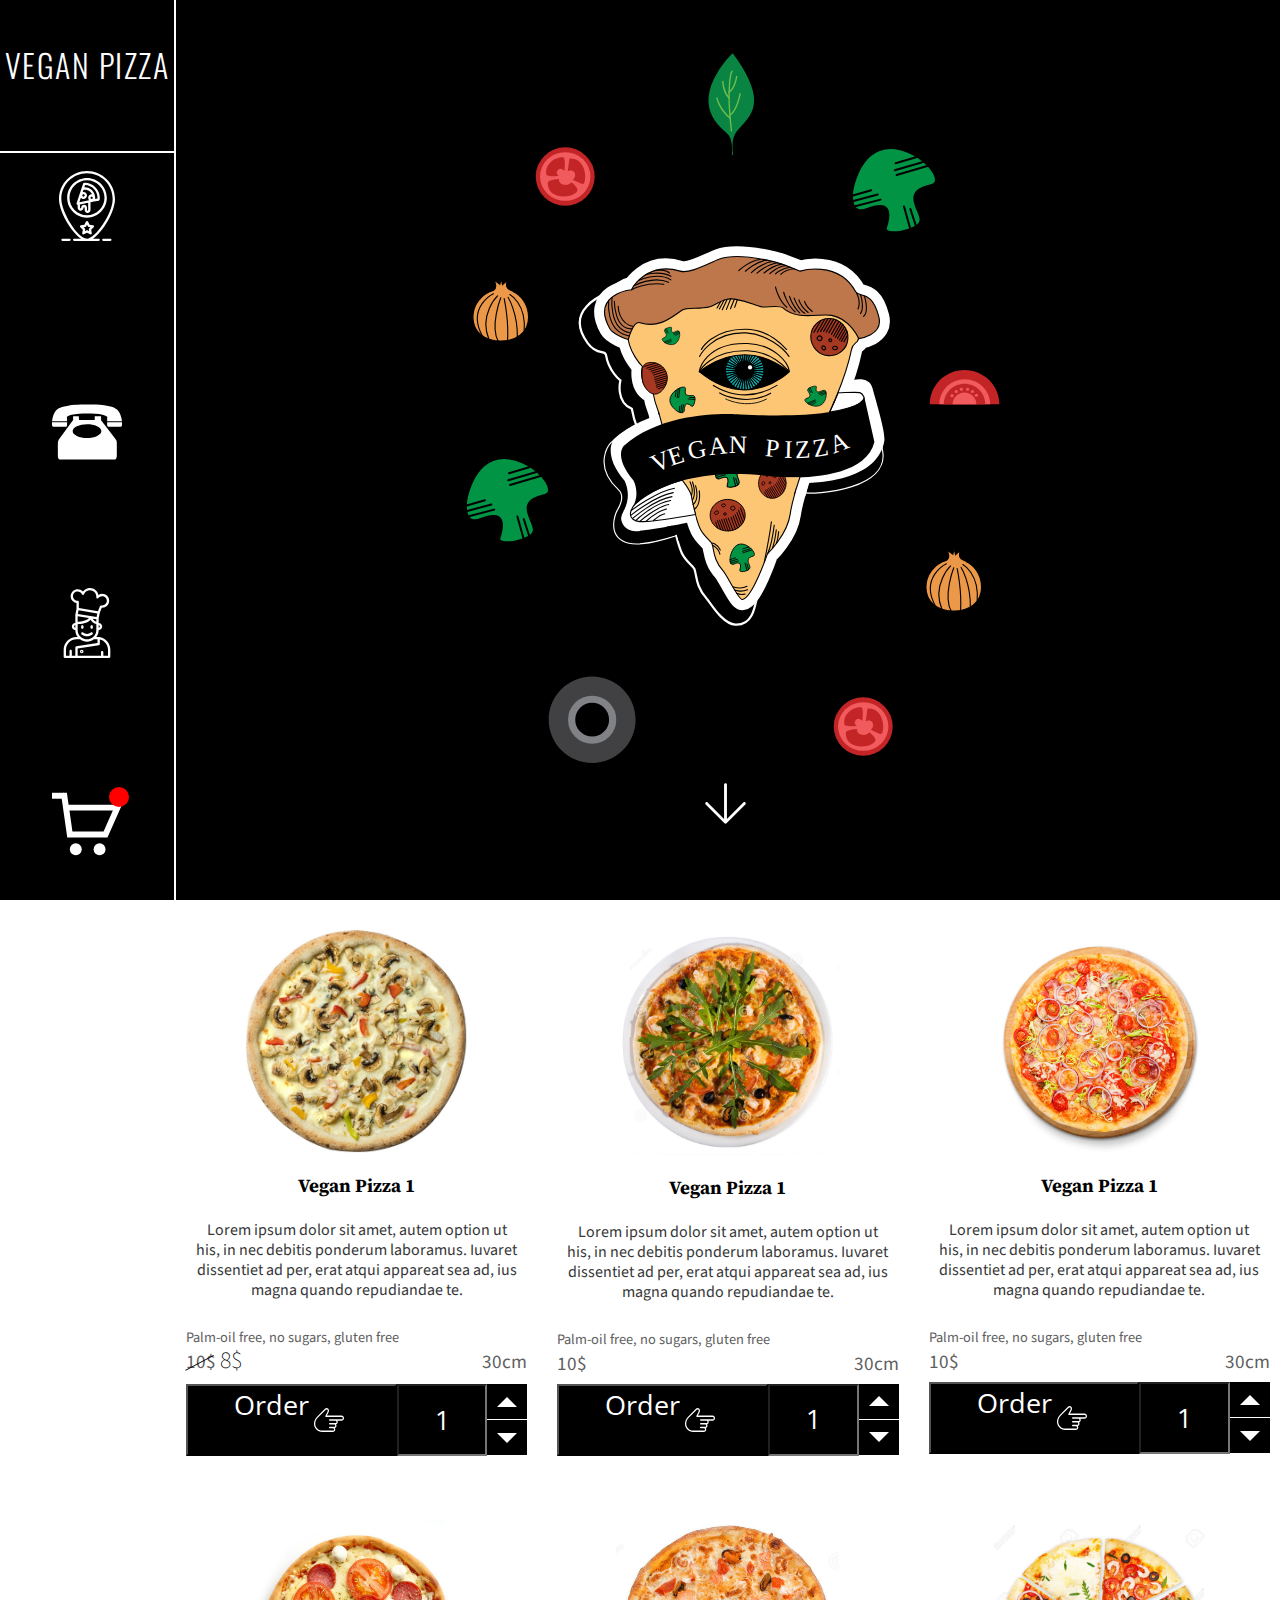
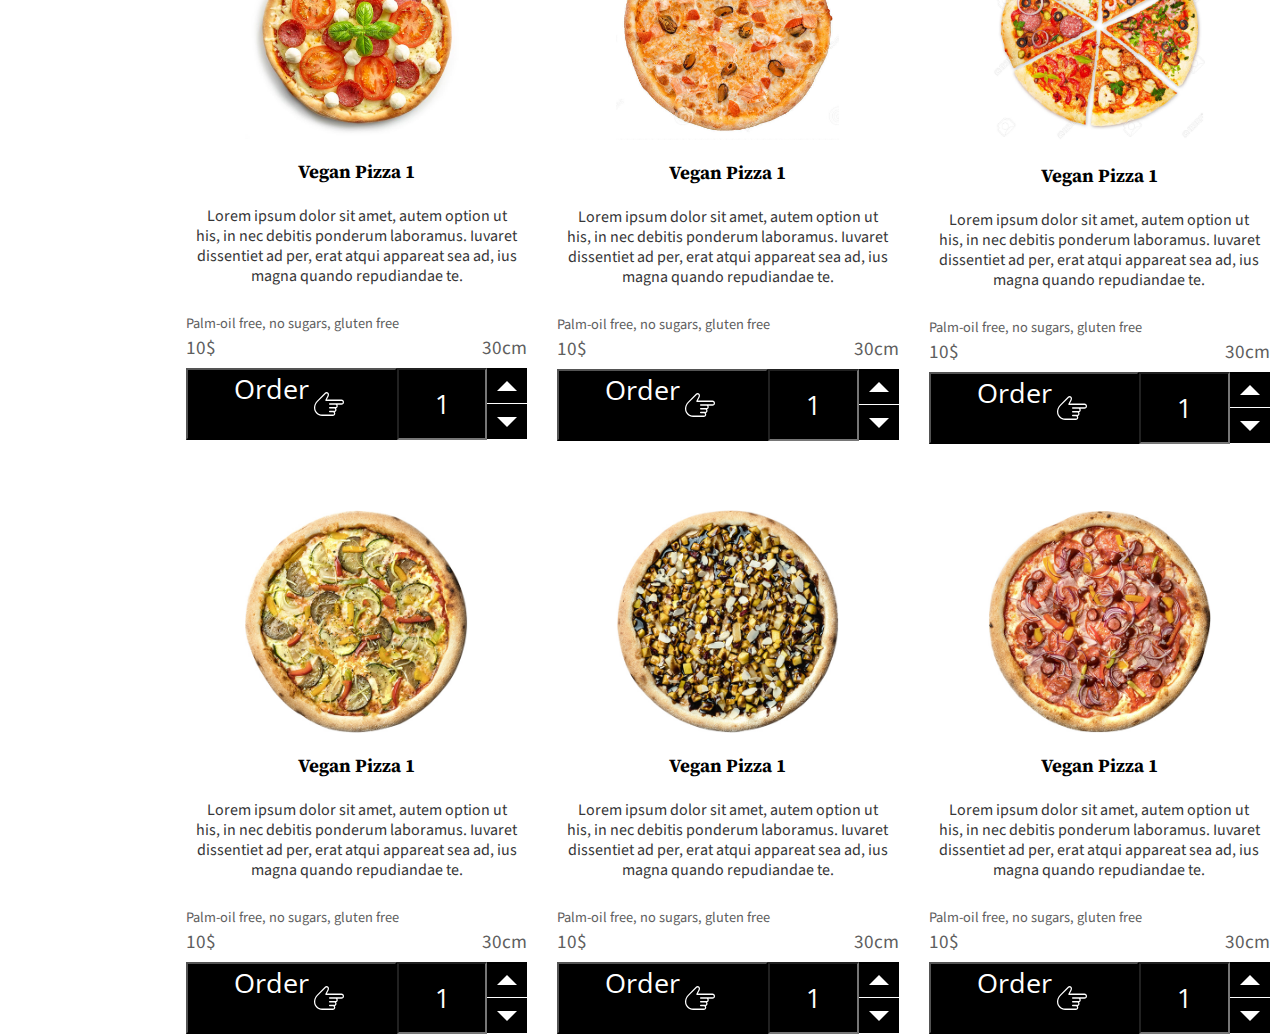
==== index.html @ 094eabd8 "adding all files" ====
<!DOCTYPE html>
<html lang="en">
<head>
<meta charset="UTF-8">
<meta name="viewport" content="width=device-width, initial-scale=1.0">
<meta http-equiv="X-UA-Compatible" content="ie=edge">
<link href="https://fonts.googleapis.com/css?family=Source+Serif+Pro" rel="stylesheet">
<link href="https://fonts.googleapis.com/css?family=Source+Sans+Pro" rel="stylesheet">  
<link href="https://fonts.googleapis.com/css?family=Oswald" rel="stylesheet">
<script src="jquery-3.3.1.min%20(1).js"></script>
<link href="https://fonts.googleapis.com/css?family=Open+Sans+Condensed:300" rel="stylesheet">
<script src="jquery-3.3.1.min.js"></script>
<link rel="stylesheet" href="style.css">
	<title> Vegan Italian Pizza </title>
</head>

<body>
<header>
   <div clavss="mm-wrap">
    <nav class="mobile-menu">
       <div class="trolley">
           <img src="img/trolley-white.svg">
           <div class="trolley-counter"><p></p></div>
       </div>
       <div class="logo-mobile">
           <p>Vegan Pizza</p>
       </div>
       <div class="menu-hamburger">
           <img src="img/pizza.svg">
       </div>
    </nav>
    
    <div class="menu-toggle-phone">
    <div class="menu-list-wrapper">
        <div class="menu-list">
            <div class="location text-par">
                <img src="img/pizza-location.svg" class="location-img">
                <p class="location-address menu-text">We are located at 25 High St, Hackney E14 7S, London</p>
            </div>
            
            <div class="phone text-par">
                <img src="img/telephone.svg" class="phone-img">
                <p class="menu-text">Call us 7 500-000-000</p>
            </div>
            
            <div class="about text-par">
                <img src="img/chef.svg" class="chef-animation">
                <p class="menu-text">Coming soon!</p>
            </div>
        </div>
    </div>
       </div>
       </div>
    
      

          
              
</header>
<div class="menu-desktop">
  <h1>Vegan pizza</h1>
</div>
<div class="main">
     <div class="pizza-logo"><div class="pizza-rel"><div class="pizza-eye-closed"></div>
    <img src="img/pizza-logo.svg" class="pizza-img"></div>
    <div class="eye">
    <img src="img/eye.svg"></div>
    </div>
    <img src="img/arrow.svg" class="arrow">
    <img class="veg veg1 gr1" src="img/veg1.svg">
    <img class="veg veg2 gr2" src="img/veg2.svg">
    <img class="veg veg3 gr3" src="img/veg3.svg">
    <img class="veg veg4 gr3" src="img/veg4.svg">
    <img class="veg veg5 gr2" src="img/veg5.svg">
    <img class="veg veg6 gr1" src="img/veg6.svg">
    <img class="veg veg7 gr1" src="img/veg1.svg">
    <img class="veg veg8 gr2" src="img/veg2.svg">
    <img class="veg veg9 gr3" src="img/veg3.svg">
</div>



<div class="wrapper-products">
   
    <div class="item">
        <div class="item-content">
            <div class="item-img">
                <img src="img/pizza10.jpeg">
            </div>
            <div class="item-info">
                <h3 class="info-name">Vegan pizza 1</h3>
                <div class="item-description">Lorem ipsum dolor sit amet, autem option ut his, in nec debitis ponderum laboramus. Iuvaret dissentiet ad per, erat atqui appareat sea ad, ius magna quando repudiandae te.</div>
                <div class="item-extra-info">Palm-oil free, no sugars, gluten free</div>
                <div class="size-price-bar">
                <div class="price first-price">10$ <p>8$</p></div>
                <div class="size">30cm</div>
                </div>
                <div class="order-bar">
                    <button>
                        Order
                        <img src="img/hand.svg">
                    </button>
                    <input class="counter" type="number" min="1" value="1">
                    <div class="btns-val">
                        <span class="add"></span>
                        <span class="remove"></span>
                    </div>
                </div>
                
            </div>
        </div>
    </div>
     <div class="item">
        <div class="item-content">
            <div class="item-img">
                <img src="img/pizza2.jpg">
            </div>
            <div class="item-info">
                <h3 class="info-name">Vegan pizza 1</h3>
                <div class="item-description">Lorem ipsum dolor sit amet, autem option ut his, in nec debitis ponderum laboramus. Iuvaret dissentiet ad per, erat atqui appareat sea ad, ius magna quando repudiandae te.</div>
                <div class="item-extra-info">Palm-oil free, no sugars, gluten free</div>
                <div class="size-price-bar">
                <div class="price">10$</div>
                <div class="size">30cm</div>
                </div>
                <div class="order-bar">
                    <button>
                        Order
                        <img src="img/hand.svg">
                    </button>
                    <input class="counter" type="number" min="1" value="1">
                    <div class="btns-val">
                        <span class="add"></span>
                        <span class="remove"></span>
                    </div>
                </div>
                
            </div>
        </div>
    </div>
     <div class="item">
        <div class="item-content">
            <div class="item-img">
                <img src="img/pizza3.jpg">
            </div>
            <div class="item-info">
                <h3 class="info-name">Vegan pizza 1</h3>
                <div class="item-description">Lorem ipsum dolor sit amet, autem option ut his, in nec debitis ponderum laboramus. Iuvaret dissentiet ad per, erat atqui appareat sea ad, ius magna quando repudiandae te.</div>
                <div class="item-extra-info">Palm-oil free, no sugars, gluten free</div>
                <div class="size-price-bar">
                <div class="price">10$</div>
                <div class="size">30cm</div>
                </div>
                <div class="order-bar">
                    <button>
                        Order
                        <img src="img/hand.svg">
                    </button>
                    <input class="counter" type="number" min="1" value="1">
                    <div class="btns-val">
                        <span class="add"></span>
                        <span class="remove"></span>
                    </div>
                </div>
                
            </div>
        </div>
    </div>
     <div class="item">
        <div class="item-content">
            <div class="item-img">
                <img src="img/pizza4.jpg">
            </div>
            <div class="item-info">
                <h3 class="info-name">Vegan pizza 1</h3>
                <div class="item-description">Lorem ipsum dolor sit amet, autem option ut his, in nec debitis ponderum laboramus. Iuvaret dissentiet ad per, erat atqui appareat sea ad, ius magna quando repudiandae te.</div>
                <div class="item-extra-info">Palm-oil free, no sugars, gluten free</div>
                <div class="size-price-bar">
                <div class="price">10$</div>
                <div class="size">30cm</div>
                </div>
                <div class="order-bar">
                    <button>
                        Order
                        <img src="img/hand.svg">
                    </button>
                    <input class="counter" type="number" min="1" value="1">
                    <div class="btns-val">
                        <span class="add"></span>
                        <span class="remove"></span>
                    </div>
                </div>
                
            </div>
        </div>
    </div>
       <div class="item">
        <div class="item-content">
            <div class="item-img">
                <img src="img/pizza5.jpg">
            </div>
            <div class="item-info">
                <h3 class="info-name">Vegan pizza 1</h3>
                <div class="item-description">Lorem ipsum dolor sit amet, autem option ut his, in nec debitis ponderum laboramus. Iuvaret dissentiet ad per, erat atqui appareat sea ad, ius magna quando repudiandae te.</div>
                <div class="item-extra-info">Palm-oil free, no sugars, gluten free</div>
                <div class="size-price-bar">
                <div class="price">10$</div>
                <div class="size">30cm</div>
                </div>
                <div class="order-bar">
                   <button>
                        Order
                        <img src="img/hand.svg">
                    </button>
                    <input class="counter" type="number" min="1" value="1">
                    <div class="btns-val">
                        <span class="add"></span>
                        <span class="remove"></span>
                    </div>
                </div>
                
            </div>
        </div>
    </div>
       <div class="item">
        <div class="item-content">
            <div class="item-img">
                <img src="img/pizza6.jpg">
            </div>
            <div class="item-info">
                <h3 class="info-name">Vegan pizza 1</h3>
                <div class="item-description">Lorem ipsum dolor sit amet, autem option ut his, in nec debitis ponderum laboramus. Iuvaret dissentiet ad per, erat atqui appareat sea ad, ius magna quando repudiandae te.</div>
                <div class="item-extra-info">Palm-oil free, no sugars, gluten free</div>
                <div class="size-price-bar">
                <div class="price">10$</div>
                <div class="size">30cm</div>
                </div>
                <div class="order-bar">
                   <button>
                        Order
                        <img src="img/hand.svg">
                    </button>
                    <input class="counter" type="number" min="1" value="1">
                    <div class="btns-val">
                        <span class="add"></span>
                        <span class="remove"></span>
                    </div>
                </div>
                
            </div>
        </div>
    </div>
       <div class="item">
        <div class="item-content">
            <div class="item-img">
                <img src="img/pizza7.jpeg">
            </div>
            <div class="item-info">
                <h3 class="info-name">Vegan pizza 1</h3>
                <div class="item-description">Lorem ipsum dolor sit amet, autem option ut his, in nec debitis ponderum laboramus. Iuvaret dissentiet ad per, erat atqui appareat sea ad, ius magna quando repudiandae te.</div>
                <div class="item-extra-info">Palm-oil free, no sugars, gluten free</div>
                <div class="size-price-bar">
                <div class="price">10$</div>
                <div class="size">30cm</div>
                </div>
                <div class="order-bar">
                   <button>
                        Order
                        <img src="img/hand.svg">
                    </button>
                    <input class="counter" type="number" min="1" value="1">
                    <div class="btns-val">
                        <span class="add"></span>
                        <span class="remove"></span>
                    </div>
                </div>
                
            </div>
        </div>
    </div>
       <div class="item">
        <div class="item-content">
            <div class="item-img">
                <img src="img/pizza8.jpeg">
            </div>
            <div class="item-info">
                <h3 class="info-name">Vegan pizza 1</h3>
                <div class="item-description">Lorem ipsum dolor sit amet, autem option ut his, in nec debitis ponderum laboramus. Iuvaret dissentiet ad per, erat atqui appareat sea ad, ius magna quando repudiandae te.</div>
                <div class="item-extra-info">Palm-oil free, no sugars, gluten free</div>
                <div class="size-price-bar">
                <div class="price">10$</div>
                <div class="size">30cm</div>
                </div>
                <div class="order-bar">
                  <button>
                        Order
                        <img src="img/hand.svg">
                    </button>
                    <input class="counter" type="number" min="1" value="1">
                    <div class="btns-val">
                        <span class="add"></span>
                        <span class="remove"></span>
                    </div>
                </div>
                
            </div>
        </div>
    </div>
       <div class="item">
        <div class="item-content">
            <div class="item-img">
                <img src="img/pizza9.jpeg">
            </div>
            <div class="item-info">
                <h3 class="info-name">Vegan pizza 1</h3>
                <div class="item-description">Lorem ipsum dolor sit amet, autem option ut his, in nec debitis ponderum laboramus. Iuvaret dissentiet ad per, erat atqui appareat sea ad, ius magna quando repudiandae te.</div>
                <div class="item-extra-info">Palm-oil free, no sugars, gluten free</div>
                <div class="size-price-bar">
                <div class="price">10$</div>
                <div class="size">30cm</div>
                </div>
                <div class="order-bar">
                  <button>
                        Order
                        <img src="img/hand.svg">
                    </button>
                    <input class="counter" type="number" min="1" value="1">
                    <div class="btns-val">
                        <span class="add"></span>
                        <span class="remove"></span>
                    </div>
                </div>
                
            </div>
        </div>
    </div>
</div>



<script src="script.js"></script>
</body>
</html>
---- style.css ----
html, body {
    width: 100%;
    height: 100%;
}

* {
    margin: 0;
    padding: 0;
    box-sizing: border-box;
}


.mm-wrap {
    background-color: #000;

}

.trolley {
    position: relative;
    padding-top:10px; 
}

.trolley img {
    width: 40px;
}

.trolley-counter {
    width:20px;
    height: 20px;
    border-radius: 50%;
    background-color: red;
    color: #fff;
    position: absolute;
    top:8px;
    right: -5px;

}

.trolley-counter p {
    text-align: center;
}

.mobile-menu {
    background-color: #000;
    display: flex;
    padding: 10px;
    justify-content: space-between;
    border-bottom: 2px solid #7b7e82;
    width: 100%;
    height: 80px;
}


.mobile-menu-scroll{
    background-color: #fff;
    position: fixed;
    top: 0;
    width: 100%;
    z-index: 5;
    transition: 0.35s;
    border-bottom: 2px solid #000;

}

.logo-mobile  {
    color: #fff;
    text-transform: uppercase;
    font-size: 1.5em;
    letter-spacing: 1px;
    margin-top: 10px;
    font-family: 'Oswald', sans-serif;
}

.logo-click {
    color:#000;
}

.mms-click {
    background-color: #000;
    color: #fff;
}

.menu-hamburger {
    z-index: 99;
    cursor: pointer;
}

.menu-hamburger img {
    width: 45px;
    margin: 10px 5px 0 0;
    transition: 0.4s;

}

.menu-toggle-phone {
    height: 100vh;
    width: 0;
    z-index: 2;
    background-color: #000;
    left: 100%;
    top:79px;
    position: fixed;
    transition: 0.5s;
}

.menu-toggle-phone-active {
    left:0;
    top: 79px;
    transition: 0.65s;
    width: 100%;
    z-index: 10;
}

.menu-desktop {
    display: none !important;
    position: fixed;
    left:0;
    top: 0;
    height: 100vh;
    width: 176px;
    flex-direction: column;
    justify-content: space-around;
    background-color: #000;
    border-right: 2px solid #fff;
}

.menu-desktop h1 {
  display: none;
  color: #fff;
  position: relative;
  text-transform: uppercase;
  font-family: 'Oswald', sans-serif;
  text-align: center;
  font-weight: 300;
  letter-spacing: 1.5px;
  
/*  border-bottom: 2px solid #fff;*/
}

.menu-desktop h1::after {
  content: "";
  height: 2px;
  width: 100%;
  position: absolute;
  top: 110px;
  background:#fff;
  left: 0;
  z-index: 101;
  

}

.menu-desktop p {
  color: #fff;
}

.menu-list {
    color: #fff;
    flex-direction:column;
    justify-content: space-around;
    align-items: center;
    display: none;
    width: 100%;
    height: 70%;
  

}

.menu-list-active {
    display: flex;
    position: fixed;

}

.menu-list li {
width: 100%;
}


.main {
    width: 100%;
    height: 100vh;
    background-color: #000;
    display: flex;
    flex-direction: column;
    justify-content: space-around;
    margin-bottom: 10px;
  position: relative;
}

.pizza-logo {
    position: absolute;
    transform: translate(-50%,-50%); 
    top:50%;
    left: 50%;
  
   
    
}

.pizza-rel{
  position: relative;
  z-index: 7;
}

@keyframes eye-closing {
  0% {top: 10px;}
  10% {top: 10px;}
  20% {top: 10px;}
  30% {top: 10px;}
  40% {top: 10px;}
  50% {top: 10px;}
  60% {top: 10px;}
  70% {top: 10px;}
  80% {top: 10px;}
  90% {top: 90px;}
  100%{top: 10px;}
}

.pizza-eye-closed {
  width: 120px;
  height: 80px;
  border-radius: 65%;
  z-index: -2;
  background-color: #FCC575;
  position: absolute;
  top: 10px;
  left: 104px;
  overflow: hidden;
  animation: eye-closing 4s infinite;
  animation-delay: 4s;
  
}

.eye {
  position: absolute; 
  top: 95px;
  left: 146px;; 
  z-index: 3;
  
}

@keyframes arrow-move {
    0% {padding-bottom: 0px;}
    50% {padding-top: 30px;}
    100% {padding-bottom: 0px;}
}

.arrow {
    transform: rotate(180deg);
    width: 50px;
    margin: 25px auto;
    animation: arrow-move 2s infinite;
    position: absolute;
    bottom: 5px;
    left: calc(50% - 25px);
}

.veg {
  position: absolute;
  display: none;
}

.gr1 {
  width: 65px;
}

.gr2 {
  width: 75px;
}

.veg1 {
  top: 140px;
  left: 32%;
}

.veg2 {
  top: 280px;
  left: 26%;
}

.veg3 {
  top: 430px;
  left: 25%;
}

.veg4 {
  top: 660px;
  left: 33%;
}

.veg5 {
  top: 370px;
  left: 68%;
}

.veg6 {
  top: 40px;
  left: 47%;
}

.veg7 {
  top: 690px;
  left: 59%;
}

.veg8 {
  top: 550px;
  left: 67%;
}

.veg9 {
  top: 120px;
  left: 60%;
}


.wrapper-products {
    width: 100%;
    height: 700px;
    background-color: #fff;
    display: grid;
    grid-template-columns: 1fr;
    grid-auto-rows: 470px;
    grid-gap: 100px;
    padding-top: 20px;
}

.item {
    margin: 0 10px;
    margin-top: 
}

.item-img img{
    margin: 0 auto;
    display: block;
    width: 223px;
}

.info-name {
    text-align: center;
    font-family: 'Source Serif Pro', serif;
    text-transform: capitalize;
    margin: 20px auto;
}

.item-description {
    text-align: center;
    line-height: 1.25em;
    padding: 2px 8px;
    margin-bottom: 25px;
    color: #363638;
    font-family: 'Source Sans Pro', sans-serif;
}

.item-extra-info{
    color:#5e5e5e;
    font-family: 'Source Sans Pro', sans-serif;
    font-size: 0.9em;

}

.size-price-bar{
    display: flex;
    flex-direction: row;
    justify-content: space-between;
    color:#5e5e5e;
    font-family: 'Source Sans Pro', sans-serif;
    font-size: 1.2em;
    margin-bottom: 6px;

}

.first-price {
    position: relative;
}

.first-price p{
    display: inline-block;
    font-size: 1.25em;
    font-weight: 200;
    color: #000;
  margin-top: -5px;    
}

.first-price:before {
    content: "";
    width: 32px;
    height: 1.2px;
    background: #000;
    position: absolute;
    top: 50%;
    left: 50%;
    transform: translate(-95%, -50%) rotate(-28deg);
}

.order-bar{
    height:72px;
    width:100%;
    background-color: #000;
    color: #fff;
    text-align: center;
    display: flex;
}

.order-bar button{
    color:#fff;
    background-color: #000;
    flex-basis: 70%;
    height: 100%;
    font-size: 1.7em;
    display: flex;
    flex-direction: row;
    justify-content: center;
    font-family: 'Open Sans Condensed', sans-serif;
}

button img {
    width: 40px;
    transform: rotate(90deg);
    padding: 0 5px;
}

.counter {
    background-color: #000;
    color: #fff;
    text-align: center;
    font-size: 15px;
    width: 30%;
    font-size: 1.6em;
    font-family: 'Open Sans Condensed', sans-serif;
}

.counter::-webkit-inner-spin-button,
.counter::-webkit-outer-spin-button { 
  -webkit-appearance: none; 
  margin: 0; 
}

.btns-val {
    display: flex;
    flex-direction: column;
}

.add, .remove {
    border-bottom: 1px solid white;
    height: 50%;
    width:40px;
    cursor: pointer;
}

.add{
    position: relative;
}

.add::before {
    content: "";
    width: 0; 
    height: 0; 
    border-left: 10px solid transparent;
    border-right: 10px solid transparent;
    border-bottom: 10px solid #fff;
    position: absolute;
    top: 50%;
    left: 50%;
    transform: translate(-50%,-50%);    
    
}

.remove{
    position: relative;
}

.remove::before {
    content: "";
    width: 0; 
    height: 0; 
    border-left: 10px solid transparent;
    border-right: 10px solid transparent;
    border-top: 10px solid #fff;
    position: absolute;
    top: 50%;
    left: 50%;
    transform: translate(-50%,-50%); 
    
}

.location, .phone, .about{
    animation: menu-img 1s normal;
    display: flex;
    flex-direction: column;
    justify-content: center;
    align-content: center;
    
}

.location-img, .phone-img, .chef-animation{
    width: 70px;
    transition: 0.3s;
    margin: 0 auto 20px auto;
    
}

.location-img:hover {
    transform: scale(1.3);
    transition: 0.3s;
}


.location-address {
    opacity: 0;  
}

.phone-img {
    transition: 0.5s;
}

.phone-img:hover{
    transform: rotate(360deg);
    
}

.menu-text {
    opacity: 0;
    transition: 1s;
}

.menu-text-vis {
    opacity:1;
    transition: 1s;
}


.chef-animation:hover {
    animation: chef-hover 1s;   
}

@keyframes chef-hover {
    
    33%{transform: rotate(45deg);}
    66%{transform: rotate(-45deg);}
    100%{transform: rotate(0)}
}

@keyframes menu-img {
    0%{transform: rotate(45deg);}
    50%{transform: rotate(60deg);}
    100%{transform: rotate(0);}
}

@keyframes menu-img-landscape {
    0%{transform: rotate(45deg) scale(0.9);}
    50%{transform: rotate(60deg) scale(0.9);}
    100%{transform: rotate(0) scale(0.9);}
}



/*media queries*/

@media only screen and (min-width: 600px) {
    .wrapper-products {
        grid-template-columns: 1fr 1fr;
        grid-row-gap: 120px;
        grid-column-gap: 10px;
    }
    
    .pizza-logo {
        transform: translate(-50%,-50%) scale(0.5); 
    }
    
    .arrow {
        width: 40px;
        margin: 4px auto;
    }
 
}

/*dodac takie jak na gorze tylko ze z max height 500 albo 450*/


@media only screen and (max-width: 570px) and (max-height: 420px) and (orientation: landscape) {
    .pizza-logo {
        transform: translate(-50%,-50%) scale(0.4); 
    }
    
    .arrow {
        width: 25px;
        left: calc(50%+25px);
    }
}


@media only screen and (min-width: 768px) {
    .wrapper-products {
        grid-template-columns: repeat(3,1fr);
    }
    
    .pizza-logo {
        transform: translate(-50%,-50%) scale(1.1); 

    }
    
    .arrow {
        width: 45px;
        bottom: 70px;
    }
}

@media only screen and (min-width: 768px) and (orientation: landscape) and (max-width: 900px) and (max-height: 420px){
    .pizza-logo {
       transform: translate(-50%,-50%) scale(0.65); 
       margin-top: 15px;*/
    }
    .arrow{
        width: 30px;
        bottom: 0;
    }
}

@media only screen and (max-height: 420px) and (orientation: landscape){
    .menu-list {
        height: 70%;
        align-content: space-between;
        flex-direction: row;      
    }
    
    
    .text-par{
        animation: menu-img-landscape 1s normal;
        transform: scale(0.9);
    } 
    
    .location {
        order: 2;
    }
    
    .about {
        order: 3;
    }
   
}


@media only screen  and (min-width : 1224px) {
  .main {
    height: 100vh;
  }
  
  .menu-desktop {
    display: flex !important;
    z-index: 100;
    
  }
  .menu-desktop h1 {
  display: block;
  }
  
  .menu-desktop img {
    width: 70px;
  }
  
  .trolley {
    animation: menu-img 1s normal;
    display: flex;
    flex-direction: column;
    justify-content: center;
    align-content: center;
    
}
  .trolley img {
    margin: 0 auto;
  }
  
  .trolley-counter {
    right:45px;
  }
  
  .veg {
    display: block;
  }
  
  }

/*
@media screen and (orientation: portrait) {
  .pizza-img { max-width: 90%; }
}

@media screen and (orientation: landscape) {
  .pizza-img {max-height: 20%;}
}
*/
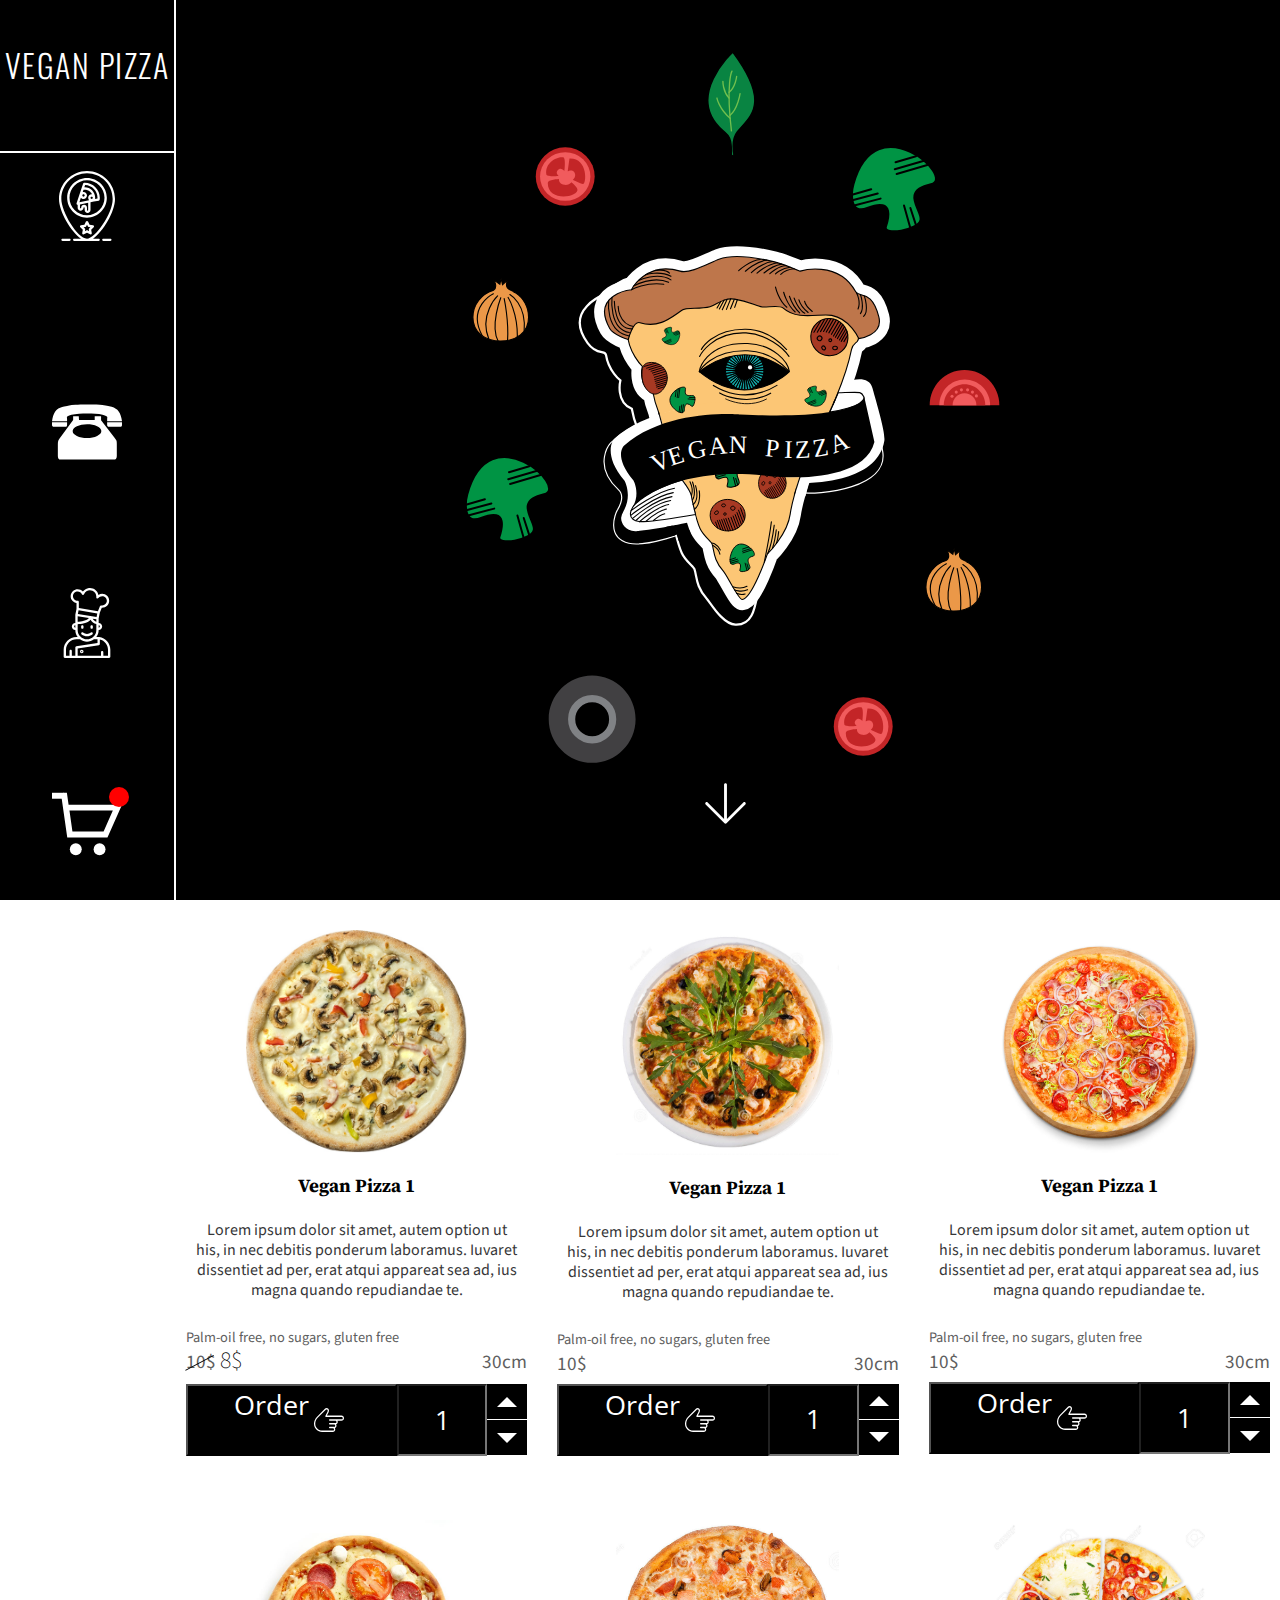
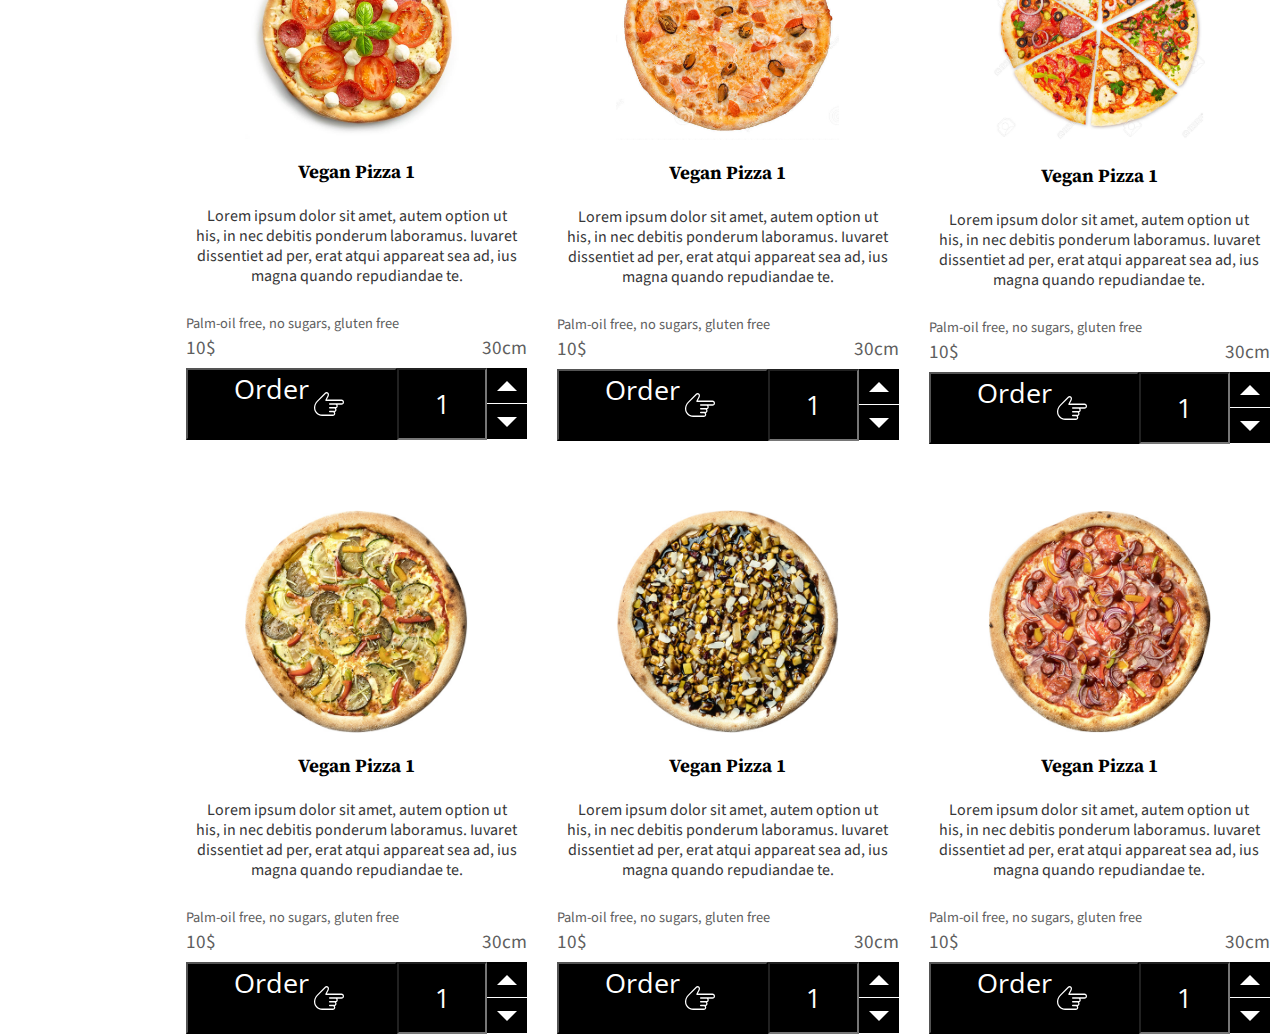
==== commit ccafea2b: "first commit" ====
--- a/index.html
+++ b/index.html
@@ -1,70 +1,75 @@
 <!DOCTYPE html>
 <html lang="en">
+
 <head>
-<meta charset="UTF-8">
-<meta name="viewport" content="width=device-width, initial-scale=1.0">
-<meta http-equiv="X-UA-Compatible" content="ie=edge">
-<link href="https://fonts.googleapis.com/css?family=Source+Serif+Pro" rel="stylesheet">
-<link href="https://fonts.googleapis.com/css?family=Source+Sans+Pro" rel="stylesheet">  
-<link href="https://fonts.googleapis.com/css?family=Oswald" rel="stylesheet">
-<script src="jquery-3.3.1.min%20(1).js"></script>
-<link href="https://fonts.googleapis.com/css?family=Open+Sans+Condensed:300" rel="stylesheet">
-<script src="jquery-3.3.1.min.js"></script>
-<link rel="stylesheet" href="style.css">
-	<title> Vegan Italian Pizza </title>
+  <meta charset="UTF-8">
+  <meta name="viewport" content="width=device-width, initial-scale=1.0">
+  <meta http-equiv="X-UA-Compatible" content="ie=edge">
+  <link href="https://fonts.googleapis.com/css?family=Source+Serif+Pro" rel="stylesheet">
+  <link href="https://fonts.googleapis.com/css?family=Source+Sans+Pro" rel="stylesheet">
+  <link href="https://fonts.googleapis.com/css?family=Oswald" rel="stylesheet">
+  <link href="https://fonts.googleapis.com/css?family=Open+Sans+Condensed:300" rel="stylesheet">
+  <script src="jquery-3.3.1.min.js"></script>
+  <link rel="stylesheet" href="style.css">
+  <title> Vegan Italian Pizza </title>
 </head>
 
 <body>
-<header>
-   <div clavss="mm-wrap">
-    <nav class="mobile-menu">
-       <div class="trolley">
-           <img src="img/trolley-white.svg">
-           <div class="trolley-counter"><p></p></div>
-       </div>
-       <div class="logo-mobile">
-           <p>Vegan Pizza</p>
-       </div>
-       <div class="menu-hamburger">
-           <img src="img/pizza.svg">
-       </div>
-    </nav>
-    
-    <div class="menu-toggle-phone">
-    <div class="menu-list-wrapper">
-        <div class="menu-list">
+  <header>
+    <div clavss="mm-wrap">
+      <nav class="mobile-menu">
+        <div class="trolley">
+          <img src="img/trolley-white.svg">
+          <div class="trolley-counter">
+            <p></p>
+          </div>
+        </div>
+        <div class="logo-mobile">
+          <p>Vegan Pizza</p>
+        </div>
+        <div class="menu-hamburger">
+          <img src="img/pizza.svg">
+        </div>
+      </nav>
+
+      <div class="menu-toggle-phone">
+        <div class="menu-list-wrapper">
+          <div class="menu-list">
             <div class="location text-par">
-                <img src="img/pizza-location.svg" class="location-img">
-                <p class="location-address menu-text">We are located at 25 High St, Hackney E14 7S, London</p>
-            </div>
-            
+              <img src="img/pizza-location.svg" class="location-img">
+              <p class="location-address menu-text">We are located at 25 High St, Hackney E14 7S, London</p>
+            </div>
+
             <div class="phone text-par">
-                <img src="img/telephone.svg" class="phone-img">
-                <p class="menu-text">Call us 7 500-000-000</p>
-            </div>
-            
+              <img src="img/telephone.svg" class="phone-img">
+              <p class="menu-text">Call us 7 500-000-000</p>
+            </div>
+
             <div class="about text-par">
-                <img src="img/chef.svg" class="chef-animation">
-                <p class="menu-text">Coming soon!</p>
-            </div>
-        </div>
-    </div>
-       </div>
-       </div>
-    
-      
-
-          
-              
-</header>
-<div class="menu-desktop">
-  <h1>Vegan pizza</h1>
-</div>
-<div class="main">
-     <div class="pizza-logo"><div class="pizza-rel"><div class="pizza-eye-closed"></div>
-    <img src="img/pizza-logo.svg" class="pizza-img"></div>
-    <div class="eye">
-    <img src="img/eye.svg"></div>
+              <img src="img/chef.svg" class="chef-animation">
+              <p class="menu-text">Coming soon!</p>
+            </div>
+          </div>
+        </div>
+      </div>
+    </div>
+
+
+
+
+
+  </header>
+  <div class="menu-desktop">
+    <h1>Vegan pizza</h1>
+  </div>
+  <div class="main">
+    <div class="pizza-logo">
+      <div class="pizza-rel">
+        <div class="pizza-eye-closed"></div>
+        <img src="img/pizza-logo.svg" class="pizza-img">
+      </div>
+      <div class="eye">
+        <img src="img/eye.svg"></div>
     </div>
     <img src="img/arrow.svg" class="arrow">
     <img class="veg veg1 gr1" src="img/veg1.svg">
@@ -76,268 +81,270 @@
     <img class="veg veg7 gr1" src="img/veg1.svg">
     <img class="veg veg8 gr2" src="img/veg2.svg">
     <img class="veg veg9 gr3" src="img/veg3.svg">
-</div>
-
-
-
-<div class="wrapper-products">
-   
-    <div class="item">
-        <div class="item-content">
-            <div class="item-img">
-                <img src="img/pizza10.jpeg">
-            </div>
-            <div class="item-info">
-                <h3 class="info-name">Vegan pizza 1</h3>
-                <div class="item-description">Lorem ipsum dolor sit amet, autem option ut his, in nec debitis ponderum laboramus. Iuvaret dissentiet ad per, erat atqui appareat sea ad, ius magna quando repudiandae te.</div>
-                <div class="item-extra-info">Palm-oil free, no sugars, gluten free</div>
-                <div class="size-price-bar">
-                <div class="price first-price">10$ <p>8$</p></div>
-                <div class="size">30cm</div>
-                </div>
-                <div class="order-bar">
-                    <button>
-                        Order
-                        <img src="img/hand.svg">
-                    </button>
-                    <input class="counter" type="number" min="1" value="1">
-                    <div class="btns-val">
-                        <span class="add"></span>
-                        <span class="remove"></span>
-                    </div>
-                </div>
-                
-            </div>
-        </div>
-    </div>
-     <div class="item">
-        <div class="item-content">
-            <div class="item-img">
-                <img src="img/pizza2.jpg">
-            </div>
-            <div class="item-info">
-                <h3 class="info-name">Vegan pizza 1</h3>
-                <div class="item-description">Lorem ipsum dolor sit amet, autem option ut his, in nec debitis ponderum laboramus. Iuvaret dissentiet ad per, erat atqui appareat sea ad, ius magna quando repudiandae te.</div>
-                <div class="item-extra-info">Palm-oil free, no sugars, gluten free</div>
-                <div class="size-price-bar">
-                <div class="price">10$</div>
-                <div class="size">30cm</div>
-                </div>
-                <div class="order-bar">
-                    <button>
-                        Order
-                        <img src="img/hand.svg">
-                    </button>
-                    <input class="counter" type="number" min="1" value="1">
-                    <div class="btns-val">
-                        <span class="add"></span>
-                        <span class="remove"></span>
-                    </div>
-                </div>
-                
-            </div>
-        </div>
-    </div>
-     <div class="item">
-        <div class="item-content">
-            <div class="item-img">
-                <img src="img/pizza3.jpg">
-            </div>
-            <div class="item-info">
-                <h3 class="info-name">Vegan pizza 1</h3>
-                <div class="item-description">Lorem ipsum dolor sit amet, autem option ut his, in nec debitis ponderum laboramus. Iuvaret dissentiet ad per, erat atqui appareat sea ad, ius magna quando repudiandae te.</div>
-                <div class="item-extra-info">Palm-oil free, no sugars, gluten free</div>
-                <div class="size-price-bar">
-                <div class="price">10$</div>
-                <div class="size">30cm</div>
-                </div>
-                <div class="order-bar">
-                    <button>
-                        Order
-                        <img src="img/hand.svg">
-                    </button>
-                    <input class="counter" type="number" min="1" value="1">
-                    <div class="btns-val">
-                        <span class="add"></span>
-                        <span class="remove"></span>
-                    </div>
-                </div>
-                
-            </div>
-        </div>
-    </div>
-     <div class="item">
-        <div class="item-content">
-            <div class="item-img">
-                <img src="img/pizza4.jpg">
-            </div>
-            <div class="item-info">
-                <h3 class="info-name">Vegan pizza 1</h3>
-                <div class="item-description">Lorem ipsum dolor sit amet, autem option ut his, in nec debitis ponderum laboramus. Iuvaret dissentiet ad per, erat atqui appareat sea ad, ius magna quando repudiandae te.</div>
-                <div class="item-extra-info">Palm-oil free, no sugars, gluten free</div>
-                <div class="size-price-bar">
-                <div class="price">10$</div>
-                <div class="size">30cm</div>
-                </div>
-                <div class="order-bar">
-                    <button>
-                        Order
-                        <img src="img/hand.svg">
-                    </button>
-                    <input class="counter" type="number" min="1" value="1">
-                    <div class="btns-val">
-                        <span class="add"></span>
-                        <span class="remove"></span>
-                    </div>
-                </div>
-                
-            </div>
-        </div>
-    </div>
-       <div class="item">
-        <div class="item-content">
-            <div class="item-img">
-                <img src="img/pizza5.jpg">
-            </div>
-            <div class="item-info">
-                <h3 class="info-name">Vegan pizza 1</h3>
-                <div class="item-description">Lorem ipsum dolor sit amet, autem option ut his, in nec debitis ponderum laboramus. Iuvaret dissentiet ad per, erat atqui appareat sea ad, ius magna quando repudiandae te.</div>
-                <div class="item-extra-info">Palm-oil free, no sugars, gluten free</div>
-                <div class="size-price-bar">
-                <div class="price">10$</div>
-                <div class="size">30cm</div>
-                </div>
-                <div class="order-bar">
-                   <button>
-                        Order
-                        <img src="img/hand.svg">
-                    </button>
-                    <input class="counter" type="number" min="1" value="1">
-                    <div class="btns-val">
-                        <span class="add"></span>
-                        <span class="remove"></span>
-                    </div>
-                </div>
-                
-            </div>
-        </div>
-    </div>
-       <div class="item">
-        <div class="item-content">
-            <div class="item-img">
-                <img src="img/pizza6.jpg">
-            </div>
-            <div class="item-info">
-                <h3 class="info-name">Vegan pizza 1</h3>
-                <div class="item-description">Lorem ipsum dolor sit amet, autem option ut his, in nec debitis ponderum laboramus. Iuvaret dissentiet ad per, erat atqui appareat sea ad, ius magna quando repudiandae te.</div>
-                <div class="item-extra-info">Palm-oil free, no sugars, gluten free</div>
-                <div class="size-price-bar">
-                <div class="price">10$</div>
-                <div class="size">30cm</div>
-                </div>
-                <div class="order-bar">
-                   <button>
-                        Order
-                        <img src="img/hand.svg">
-                    </button>
-                    <input class="counter" type="number" min="1" value="1">
-                    <div class="btns-val">
-                        <span class="add"></span>
-                        <span class="remove"></span>
-                    </div>
-                </div>
-                
-            </div>
-        </div>
-    </div>
-       <div class="item">
-        <div class="item-content">
-            <div class="item-img">
-                <img src="img/pizza7.jpeg">
-            </div>
-            <div class="item-info">
-                <h3 class="info-name">Vegan pizza 1</h3>
-                <div class="item-description">Lorem ipsum dolor sit amet, autem option ut his, in nec debitis ponderum laboramus. Iuvaret dissentiet ad per, erat atqui appareat sea ad, ius magna quando repudiandae te.</div>
-                <div class="item-extra-info">Palm-oil free, no sugars, gluten free</div>
-                <div class="size-price-bar">
-                <div class="price">10$</div>
-                <div class="size">30cm</div>
-                </div>
-                <div class="order-bar">
-                   <button>
-                        Order
-                        <img src="img/hand.svg">
-                    </button>
-                    <input class="counter" type="number" min="1" value="1">
-                    <div class="btns-val">
-                        <span class="add"></span>
-                        <span class="remove"></span>
-                    </div>
-                </div>
-                
-            </div>
-        </div>
-    </div>
-       <div class="item">
-        <div class="item-content">
-            <div class="item-img">
-                <img src="img/pizza8.jpeg">
-            </div>
-            <div class="item-info">
-                <h3 class="info-name">Vegan pizza 1</h3>
-                <div class="item-description">Lorem ipsum dolor sit amet, autem option ut his, in nec debitis ponderum laboramus. Iuvaret dissentiet ad per, erat atqui appareat sea ad, ius magna quando repudiandae te.</div>
-                <div class="item-extra-info">Palm-oil free, no sugars, gluten free</div>
-                <div class="size-price-bar">
-                <div class="price">10$</div>
-                <div class="size">30cm</div>
-                </div>
-                <div class="order-bar">
-                  <button>
-                        Order
-                        <img src="img/hand.svg">
-                    </button>
-                    <input class="counter" type="number" min="1" value="1">
-                    <div class="btns-val">
-                        <span class="add"></span>
-                        <span class="remove"></span>
-                    </div>
-                </div>
-                
-            </div>
-        </div>
-    </div>
-       <div class="item">
-        <div class="item-content">
-            <div class="item-img">
-                <img src="img/pizza9.jpeg">
-            </div>
-            <div class="item-info">
-                <h3 class="info-name">Vegan pizza 1</h3>
-                <div class="item-description">Lorem ipsum dolor sit amet, autem option ut his, in nec debitis ponderum laboramus. Iuvaret dissentiet ad per, erat atqui appareat sea ad, ius magna quando repudiandae te.</div>
-                <div class="item-extra-info">Palm-oil free, no sugars, gluten free</div>
-                <div class="size-price-bar">
-                <div class="price">10$</div>
-                <div class="size">30cm</div>
-                </div>
-                <div class="order-bar">
-                  <button>
-                        Order
-                        <img src="img/hand.svg">
-                    </button>
-                    <input class="counter" type="number" min="1" value="1">
-                    <div class="btns-val">
-                        <span class="add"></span>
-                        <span class="remove"></span>
-                    </div>
-                </div>
-                
-            </div>
-        </div>
-    </div>
-</div>
-
-
-
-<script src="script.js"></script>
+  </div>
+
+
+
+  <div class="wrapper-products">
+
+    <div class="item">
+      <div class="item-content">
+        <div class="item-img">
+          <img src="img/pizza10.jpeg">
+        </div>
+        <div class="item-info">
+          <h3 class="info-name">Vegan pizza 1</h3>
+          <div class="item-description">Lorem ipsum dolor sit amet, autem option ut his, in nec debitis ponderum laboramus. Iuvaret dissentiet ad per, erat atqui appareat sea ad, ius magna quando repudiandae te.</div>
+          <div class="item-extra-info">Palm-oil free, no sugars, gluten free</div>
+          <div class="size-price-bar">
+            <div class="price first-price">10$ <p>8$</p>
+            </div>
+            <div class="size">30cm</div>
+          </div>
+          <div class="order-bar">
+            <button>
+              Order
+              <img src="img/hand.svg">
+            </button>
+            <input class="counter" type="number" min="1" value="1">
+            <div class="btns-val">
+              <span class="add"></span>
+              <span class="remove"></span>
+            </div>
+          </div>
+
+        </div>
+      </div>
+    </div>
+    <div class="item">
+      <div class="item-content">
+        <div class="item-img">
+          <img src="img/pizza2.jpg">
+        </div>
+        <div class="item-info">
+          <h3 class="info-name">Vegan pizza 1</h3>
+          <div class="item-description">Lorem ipsum dolor sit amet, autem option ut his, in nec debitis ponderum laboramus. Iuvaret dissentiet ad per, erat atqui appareat sea ad, ius magna quando repudiandae te.</div>
+          <div class="item-extra-info">Palm-oil free, no sugars, gluten free</div>
+          <div class="size-price-bar">
+            <div class="price">10$</div>
+            <div class="size">30cm</div>
+          </div>
+          <div class="order-bar">
+            <button>
+              Order
+              <img src="img/hand.svg">
+            </button>
+            <input class="counter" type="number" min="1" value="1">
+            <div class="btns-val">
+              <span class="add"></span>
+              <span class="remove"></span>
+            </div>
+          </div>
+
+        </div>
+      </div>
+    </div>
+    <div class="item">
+      <div class="item-content">
+        <div class="item-img">
+          <img src="img/pizza3.jpg">
+        </div>
+        <div class="item-info">
+          <h3 class="info-name">Vegan pizza 1</h3>
+          <div class="item-description">Lorem ipsum dolor sit amet, autem option ut his, in nec debitis ponderum laboramus. Iuvaret dissentiet ad per, erat atqui appareat sea ad, ius magna quando repudiandae te.</div>
+          <div class="item-extra-info">Palm-oil free, no sugars, gluten free</div>
+          <div class="size-price-bar">
+            <div class="price">10$</div>
+            <div class="size">30cm</div>
+          </div>
+          <div class="order-bar">
+            <button>
+              Order
+              <img src="img/hand.svg">
+            </button>
+            <input class="counter" type="number" min="1" value="1">
+            <div class="btns-val">
+              <span class="add"></span>
+              <span class="remove"></span>
+            </div>
+          </div>
+
+        </div>
+      </div>
+    </div>
+    <div class="item">
+      <div class="item-content">
+        <div class="item-img">
+          <img src="img/pizza4.jpg">
+        </div>
+        <div class="item-info">
+          <h3 class="info-name">Vegan pizza 1</h3>
+          <div class="item-description">Lorem ipsum dolor sit amet, autem option ut his, in nec debitis ponderum laboramus. Iuvaret dissentiet ad per, erat atqui appareat sea ad, ius magna quando repudiandae te.</div>
+          <div class="item-extra-info">Palm-oil free, no sugars, gluten free</div>
+          <div class="size-price-bar">
+            <div class="price">10$</div>
+            <div class="size">30cm</div>
+          </div>
+          <div class="order-bar">
+            <button>
+              Order
+              <img src="img/hand.svg">
+            </button>
+            <input class="counter" type="number" min="1" value="1">
+            <div class="btns-val">
+              <span class="add"></span>
+              <span class="remove"></span>
+            </div>
+          </div>
+
+        </div>
+      </div>
+    </div>
+    <div class="item">
+      <div class="item-content">
+        <div class="item-img">
+          <img src="img/pizza5.jpg">
+        </div>
+        <div class="item-info">
+          <h3 class="info-name">Vegan pizza 1</h3>
+          <div class="item-description">Lorem ipsum dolor sit amet, autem option ut his, in nec debitis ponderum laboramus. Iuvaret dissentiet ad per, erat atqui appareat sea ad, ius magna quando repudiandae te.</div>
+          <div class="item-extra-info">Palm-oil free, no sugars, gluten free</div>
+          <div class="size-price-bar">
+            <div class="price">10$</div>
+            <div class="size">30cm</div>
+          </div>
+          <div class="order-bar">
+            <button>
+              Order
+              <img src="img/hand.svg">
+            </button>
+            <input class="counter" type="number" min="1" value="1">
+            <div class="btns-val">
+              <span class="add"></span>
+              <span class="remove"></span>
+            </div>
+          </div>
+
+        </div>
+      </div>
+    </div>
+    <div class="item">
+      <div class="item-content">
+        <div class="item-img">
+          <img src="img/pizza6.jpg">
+        </div>
+        <div class="item-info">
+          <h3 class="info-name">Vegan pizza 1</h3>
+          <div class="item-description">Lorem ipsum dolor sit amet, autem option ut his, in nec debitis ponderum laboramus. Iuvaret dissentiet ad per, erat atqui appareat sea ad, ius magna quando repudiandae te.</div>
+          <div class="item-extra-info">Palm-oil free, no sugars, gluten free</div>
+          <div class="size-price-bar">
+            <div class="price">10$</div>
+            <div class="size">30cm</div>
+          </div>
+          <div class="order-bar">
+            <button>
+              Order
+              <img src="img/hand.svg">
+            </button>
+            <input class="counter" type="number" min="1" value="1">
+            <div class="btns-val">
+              <span class="add"></span>
+              <span class="remove"></span>
+            </div>
+          </div>
+
+        </div>
+      </div>
+    </div>
+    <div class="item">
+      <div class="item-content">
+        <div class="item-img">
+          <img src="img/pizza7.jpeg">
+        </div>
+        <div class="item-info">
+          <h3 class="info-name">Vegan pizza 1</h3>
+          <div class="item-description">Lorem ipsum dolor sit amet, autem option ut his, in nec debitis ponderum laboramus. Iuvaret dissentiet ad per, erat atqui appareat sea ad, ius magna quando repudiandae te.</div>
+          <div class="item-extra-info">Palm-oil free, no sugars, gluten free</div>
+          <div class="size-price-bar">
+            <div class="price">10$</div>
+            <div class="size">30cm</div>
+          </div>
+          <div class="order-bar">
+            <button>
+              Order
+              <img src="img/hand.svg">
+            </button>
+            <input class="counter" type="number" min="1" value="1">
+            <div class="btns-val">
+              <span class="add"></span>
+              <span class="remove"></span>
+            </div>
+          </div>
+
+        </div>
+      </div>
+    </div>
+    <div class="item">
+      <div class="item-content">
+        <div class="item-img">
+          <img src="img/pizza8.jpeg">
+        </div>
+        <div class="item-info">
+          <h3 class="info-name">Vegan pizza 1</h3>
+          <div class="item-description">Lorem ipsum dolor sit amet, autem option ut his, in nec debitis ponderum laboramus. Iuvaret dissentiet ad per, erat atqui appareat sea ad, ius magna quando repudiandae te.</div>
+          <div class="item-extra-info">Palm-oil free, no sugars, gluten free</div>
+          <div class="size-price-bar">
+            <div class="price">10$</div>
+            <div class="size">30cm</div>
+          </div>
+          <div class="order-bar">
+            <button>
+              Order
+              <img src="img/hand.svg">
+            </button>
+            <input class="counter" type="number" min="1" value="1">
+            <div class="btns-val">
+              <span class="add"></span>
+              <span class="remove"></span>
+            </div>
+          </div>
+
+        </div>
+      </div>
+    </div>
+    <div class="item">
+      <div class="item-content">
+        <div class="item-img">
+          <img src="img/pizza9.jpeg">
+        </div>
+        <div class="item-info">
+          <h3 class="info-name">Vegan pizza 1</h3>
+          <div class="item-description">Lorem ipsum dolor sit amet, autem option ut his, in nec debitis ponderum laboramus. Iuvaret dissentiet ad per, erat atqui appareat sea ad, ius magna quando repudiandae te.</div>
+          <div class="item-extra-info">Palm-oil free, no sugars, gluten free</div>
+          <div class="size-price-bar">
+            <div class="price">10$</div>
+            <div class="size">30cm</div>
+          </div>
+          <div class="order-bar">
+            <button>
+              Order
+              <img src="img/hand.svg">
+            </button>
+            <input class="counter" type="number" min="1" value="1">
+            <div class="btns-val">
+              <span class="add"></span>
+              <span class="remove"></span>
+            </div>
+          </div>
+
+        </div>
+      </div>
+    </div>
+  </div>
+
+
+
+  <script src="script.js"></script>
 </body>
+
 </html>
--- a/style.css
+++ b/style.css
@@ -1,127 +1,128 @@
-html, body {
-    width: 100%;
-    height: 100%;
+html,
+body {
+  width: 100%;
+  height: 100%;
 }
 
 * {
-    margin: 0;
-    padding: 0;
-    box-sizing: border-box;
+  margin: 0;
+  padding: 0;
+  box-sizing: border-box;
 }
 
 
 .mm-wrap {
-    background-color: #000;
+  background-color: #000;
 
 }
 
 .trolley {
-    position: relative;
-    padding-top:10px; 
+  position: relative;
+  padding-top: 10px;
 }
 
 .trolley img {
-    width: 40px;
+  width: 40px;
 }
 
 .trolley-counter {
-    width:20px;
-    height: 20px;
-    border-radius: 50%;
-    background-color: red;
-    color: #fff;
-    position: absolute;
-    top:8px;
-    right: -5px;
+  width: 20px;
+  height: 20px;
+  border-radius: 50%;
+  background-color: red;
+  color: #fff;
+  position: absolute;
+  top: 8px;
+  right: -5px;
 
 }
 
 .trolley-counter p {
-    text-align: center;
+  text-align: center;
 }
 
 .mobile-menu {
-    background-color: #000;
-    display: flex;
-    padding: 10px;
-    justify-content: space-between;
-    border-bottom: 2px solid #7b7e82;
-    width: 100%;
-    height: 80px;
-}
-
-
-.mobile-menu-scroll{
-    background-color: #fff;
-    position: fixed;
-    top: 0;
-    width: 100%;
-    z-index: 5;
-    transition: 0.35s;
-    border-bottom: 2px solid #000;
-
-}
-
-.logo-mobile  {
-    color: #fff;
-    text-transform: uppercase;
-    font-size: 1.5em;
-    letter-spacing: 1px;
-    margin-top: 10px;
-    font-family: 'Oswald', sans-serif;
+  background-color: #000;
+  display: flex;
+  padding: 10px;
+  justify-content: space-between;
+  border-bottom: 2px solid #7b7e82;
+  width: 100%;
+  height: 80px;
+}
+
+
+.mobile-menu-scroll {
+  background-color: #fff;
+  position: fixed;
+  top: 0;
+  width: 100%;
+  z-index: 5;
+  transition: 0.35s;
+  border-bottom: 2px solid #000;
+
+}
+
+.logo-mobile {
+  color: #fff;
+  text-transform: uppercase;
+  font-size: 1.5em;
+  letter-spacing: 1px;
+  margin-top: 10px;
+  font-family: 'Oswald', sans-serif;
 }
 
 .logo-click {
-    color:#000;
+  color: #000;
 }
 
 .mms-click {
-    background-color: #000;
-    color: #fff;
+  background-color: #000;
+  color: #fff;
 }
 
 .menu-hamburger {
-    z-index: 99;
-    cursor: pointer;
+  z-index: 99;
+  cursor: pointer;
 }
 
 .menu-hamburger img {
-    width: 45px;
-    margin: 10px 5px 0 0;
-    transition: 0.4s;
+  width: 45px;
+  margin: 10px 5px 0 0;
+  transition: 0.4s;
 
 }
 
 .menu-toggle-phone {
-    height: 100vh;
-    width: 0;
-    z-index: 2;
-    background-color: #000;
-    left: 100%;
-    top:79px;
-    position: fixed;
-    transition: 0.5s;
+  height: 100vh;
+  width: 0;
+  z-index: 2;
+  background-color: #000;
+  left: 100%;
+  top: 79px;
+  position: fixed;
+  transition: 0.5s;
 }
 
 .menu-toggle-phone-active {
-    left:0;
-    top: 79px;
-    transition: 0.65s;
-    width: 100%;
-    z-index: 10;
+  left: 0;
+  top: 79px;
+  transition: 0.65s;
+  width: 100%;
+  z-index: 10;
 }
 
 .menu-desktop {
-    display: none !important;
-    position: fixed;
-    left:0;
-    top: 0;
-    height: 100vh;
-    width: 176px;
-    flex-direction: column;
-    justify-content: space-around;
-    background-color: #000;
-    border-right: 2px solid #fff;
+  display: none !important;
+  position: fixed;
+  left: 0;
+  top: 0;
+  height: 100vh;
+  width: 176px;
+  flex-direction: column;
+  justify-content: space-around;
+  background-color: #000;
+  border-right: 2px solid #fff;
 }
 
 .menu-desktop h1 {
@@ -133,8 +134,8 @@
   text-align: center;
   font-weight: 300;
   letter-spacing: 1.5px;
-  
-/*  border-bottom: 2px solid #fff;*/
+
+  /*  border-bottom: 2px solid #fff;*/
 }
 
 .menu-desktop h1::after {
@@ -143,10 +144,10 @@
   width: 100%;
   position: absolute;
   top: 110px;
-  background:#fff;
+  background: #fff;
   left: 0;
   z-index: 101;
-  
+
 
 }
 
@@ -155,66 +156,98 @@
 }
 
 .menu-list {
-    color: #fff;
-    flex-direction:column;
-    justify-content: space-around;
-    align-items: center;
-    display: none;
-    width: 100%;
-    height: 70%;
-  
+  color: #fff;
+  flex-direction: column;
+  justify-content: space-around;
+  align-items: center;
+  display: none;
+  width: 100%;
+  height: 70%;
+
 
 }
 
 .menu-list-active {
-    display: flex;
-    position: fixed;
+  display: flex;
+  position: fixed;
 
 }
 
 .menu-list li {
-width: 100%;
+  width: 100%;
 }
 
 
 .main {
-    width: 100%;
-    height: 100vh;
-    background-color: #000;
-    display: flex;
-    flex-direction: column;
-    justify-content: space-around;
-    margin-bottom: 10px;
+  width: 100%;
+  height: 100vh;
+  background-color: #000;
+  display: flex;
+  flex-direction: column;
+  justify-content: space-around;
+  margin-bottom: 10px;
   position: relative;
 }
 
 .pizza-logo {
-    position: absolute;
-    transform: translate(-50%,-50%); 
-    top:50%;
-    left: 50%;
-  
-   
-    
-}
-
-.pizza-rel{
+  position: absolute;
+  transform: translate(-50%, -50%);
+  top: 50%;
+  left: 50%;
+
+
+
+}
+
+.pizza-rel {
   position: relative;
   z-index: 7;
 }
 
 @keyframes eye-closing {
-  0% {top: 10px;}
-  10% {top: 10px;}
-  20% {top: 10px;}
-  30% {top: 10px;}
-  40% {top: 10px;}
-  50% {top: 10px;}
-  60% {top: 10px;}
-  70% {top: 10px;}
-  80% {top: 10px;}
-  90% {top: 90px;}
-  100%{top: 10px;}
+  0% {
+    top: 10px;
+  }
+
+  10% {
+    top: 10px;
+  }
+
+  20% {
+    top: 10px;
+  }
+
+  30% {
+    top: 10px;
+  }
+
+  40% {
+    top: 10px;
+  }
+
+  50% {
+    top: 10px;
+  }
+
+  60% {
+    top: 10px;
+  }
+
+  70% {
+    top: 10px;
+  }
+
+  80% {
+    top: 10px;
+  }
+
+  90% {
+    top: 90px;
+  }
+
+  100% {
+    top: 10px;
+  }
 }
 
 .pizza-eye-closed {
@@ -229,31 +262,40 @@
   overflow: hidden;
   animation: eye-closing 4s infinite;
   animation-delay: 4s;
-  
+
 }
 
 .eye {
-  position: absolute; 
+  position: absolute;
   top: 95px;
-  left: 146px;; 
+  left: 146px;
+  ;
   z-index: 3;
-  
+
 }
 
 @keyframes arrow-move {
-    0% {padding-bottom: 0px;}
-    50% {padding-top: 30px;}
-    100% {padding-bottom: 0px;}
+  0% {
+    padding-bottom: 0px;
+  }
+
+  50% {
+    padding-top: 30px;
+  }
+
+  100% {
+    padding-bottom: 0px;
+  }
 }
 
 .arrow {
-    transform: rotate(180deg);
-    width: 50px;
-    margin: 25px auto;
-    animation: arrow-move 2s infinite;
-    position: absolute;
-    bottom: 5px;
-    left: calc(50% - 25px);
+  transform: rotate(180deg);
+  width: 50px;
+  margin: 25px auto;
+  animation: arrow-move 2s infinite;
+  position: absolute;
+  bottom: 5px;
+  left: calc(50% - 25px);
 }
 
 .veg {
@@ -316,388 +358,401 @@
 
 
 .wrapper-products {
-    width: 100%;
-    height: 700px;
-    background-color: #fff;
-    display: grid;
-    grid-template-columns: 1fr;
-    grid-auto-rows: 470px;
-    grid-gap: 100px;
-    padding-top: 20px;
+  width: 100%;
+  height: 700px;
+  background-color: #fff;
+  display: grid;
+  grid-template-columns: 1fr;
+  grid-auto-rows: 470px;
+  grid-gap: 100px;
+  padding-top: 20px;
 }
 
 .item {
-    margin: 0 10px;
-    margin-top: 
-}
-
-.item-img img{
-    margin: 0 auto;
-    display: block;
-    width: 223px;
+  margin: 0 10px;
+  margin-top:
+}
+
+.item-img img {
+  margin: 0 auto;
+  display: block;
+  width: 223px;
 }
 
 .info-name {
-    text-align: center;
-    font-family: 'Source Serif Pro', serif;
-    text-transform: capitalize;
-    margin: 20px auto;
+  text-align: center;
+  font-family: 'Source Serif Pro', serif;
+  text-transform: capitalize;
+  margin: 20px auto;
 }
 
 .item-description {
-    text-align: center;
-    line-height: 1.25em;
-    padding: 2px 8px;
-    margin-bottom: 25px;
-    color: #363638;
-    font-family: 'Source Sans Pro', sans-serif;
-}
-
-.item-extra-info{
-    color:#5e5e5e;
-    font-family: 'Source Sans Pro', sans-serif;
-    font-size: 0.9em;
-
-}
-
-.size-price-bar{
-    display: flex;
+  text-align: center;
+  line-height: 1.25em;
+  padding: 2px 8px;
+  margin-bottom: 25px;
+  color: #363638;
+  font-family: 'Source Sans Pro', sans-serif;
+}
+
+.item-extra-info {
+  color: #5e5e5e;
+  font-family: 'Source Sans Pro', sans-serif;
+  font-size: 0.9em;
+
+}
+
+.size-price-bar {
+  display: flex;
+  flex-direction: row;
+  justify-content: space-between;
+  color: #5e5e5e;
+  font-family: 'Source Sans Pro', sans-serif;
+  font-size: 1.2em;
+  margin-bottom: 6px;
+
+}
+
+.first-price {
+  position: relative;
+}
+
+.first-price p {
+  display: inline-block;
+  font-size: 1.25em;
+  font-weight: 200;
+  color: #000;
+  margin-top: -5px;
+}
+
+.first-price:before {
+  content: "";
+  width: 32px;
+  height: 1.2px;
+  background: #000;
+  position: absolute;
+  top: 50%;
+  left: 50%;
+  transform: translate(-95%, -50%) rotate(-28deg);
+}
+
+.order-bar {
+  height: 72px;
+  width: 100%;
+  background-color: #000;
+  color: #fff;
+  text-align: center;
+  display: flex;
+}
+
+.order-bar button {
+  color: #fff;
+  background-color: #000;
+  flex-basis: 70%;
+  height: 100%;
+  font-size: 1.7em;
+  display: flex;
+  flex-direction: row;
+  justify-content: center;
+  font-family: 'Open Sans Condensed', sans-serif;
+}
+
+button img {
+  width: 40px;
+  transform: rotate(90deg);
+  padding: 0 5px;
+}
+
+.counter {
+  background-color: #000;
+  color: #fff;
+  text-align: center;
+  font-size: 15px;
+  width: 30%;
+  font-size: 1.6em;
+  font-family: 'Open Sans Condensed', sans-serif;
+}
+
+.counter::-webkit-inner-spin-button,
+.counter::-webkit-outer-spin-button {
+  -webkit-appearance: none;
+  margin: 0;
+}
+
+.btns-val {
+  display: flex;
+  flex-direction: column;
+}
+
+.add,
+.remove {
+  border-bottom: 1px solid white;
+  height: 50%;
+  width: 40px;
+  cursor: pointer;
+}
+
+.add {
+  position: relative;
+}
+
+.add::before {
+  content: "";
+  width: 0;
+  height: 0;
+  border-left: 10px solid transparent;
+  border-right: 10px solid transparent;
+  border-bottom: 10px solid #fff;
+  position: absolute;
+  top: 50%;
+  left: 50%;
+  transform: translate(-50%, -50%);
+
+}
+
+.remove {
+  position: relative;
+}
+
+.remove::before {
+  content: "";
+  width: 0;
+  height: 0;
+  border-left: 10px solid transparent;
+  border-right: 10px solid transparent;
+  border-top: 10px solid #fff;
+  position: absolute;
+  top: 50%;
+  left: 50%;
+  transform: translate(-50%, -50%);
+
+}
+
+.location,
+.phone,
+.about {
+  animation: menu-img 1s normal;
+  display: flex;
+  flex-direction: column;
+  justify-content: center;
+  align-content: center;
+
+}
+
+.location-img,
+.phone-img,
+.chef-animation {
+  width: 70px;
+  transition: 0.3s;
+  margin: 0 auto 20px auto;
+
+}
+
+.location-img:hover {
+  transform: scale(1.3);
+  transition: 0.3s;
+}
+
+
+.location-address {
+  opacity: 0;
+}
+
+.phone-img {
+  transition: 0.5s;
+}
+
+.phone-img:hover {
+  transform: rotate(360deg);
+
+}
+
+.menu-text {
+  opacity: 0;
+  transition: 1s;
+}
+
+.menu-text-vis {
+  opacity: 1;
+  transition: 1s;
+}
+
+
+.chef-animation:hover {
+  animation: chef-hover 1s;
+}
+
+@keyframes chef-hover {
+
+  33% {
+    transform: rotate(45deg);
+  }
+
+  66% {
+    transform: rotate(-45deg);
+  }
+
+  100% {
+    transform: rotate(0)
+  }
+}
+
+@keyframes menu-img {
+  0% {
+    transform: rotate(45deg);
+  }
+
+  50% {
+    transform: rotate(60deg);
+  }
+
+  100% {
+    transform: rotate(0);
+  }
+}
+
+@keyframes menu-img-landscape {
+  0% {
+    transform: rotate(45deg) scale(0.9);
+  }
+
+  50% {
+    transform: rotate(60deg) scale(0.9);
+  }
+
+  100% {
+    transform: rotate(0) scale(0.9);
+  }
+}
+
+
+
+/*media queries*/
+
+@media only screen and (min-width: 600px) {
+  .wrapper-products {
+    grid-template-columns: 1fr 1fr;
+    grid-row-gap: 120px;
+    grid-column-gap: 10px;
+  }
+
+  .pizza-logo {
+    transform: translate(-50%, -50%) scale(0.5);
+  }
+
+  .arrow {
+    width: 40px;
+    margin: 4px auto;
+  }
+
+}
+
+
+/*media queries*/
+
+@media only screen and (max-width: 570px) and (max-height: 420px) and (orientation: landscape) {
+  .pizza-logo {
+    transform: translate(-50%, -50%) scale(0.4);
+  }
+
+  .arrow {
+    width: 25px;
+    left: calc(50%+25px);
+  }
+}
+
+
+@media only screen and (min-width: 768px) {
+  .wrapper-products {
+    grid-template-columns: repeat(3, 1fr);
+  }
+
+  .pizza-logo {
+    transform: translate(-50%, -50%) scale(1.1);
+
+  }
+
+  .arrow {
+    width: 45px;
+    bottom: 70px;
+  }
+}
+
+@media only screen and (min-width: 768px) and (orientation: landscape) and (max-width: 900px) and (max-height: 420px) {
+  .pizza-logo {
+    transform: translate(-50%, -50%) scale(0.65);
+    margin-top: 15px;
+    */
+  }
+
+  .arrow {
+    width: 30px;
+    bottom: 0;
+  }
+}
+
+@media only screen and (max-height: 420px) and (orientation: landscape) {
+  .menu-list {
+    height: 70%;
+    align-content: space-between;
     flex-direction: row;
-    justify-content: space-between;
-    color:#5e5e5e;
-    font-family: 'Source Sans Pro', sans-serif;
-    font-size: 1.2em;
-    margin-bottom: 6px;
-
-}
-
-.first-price {
-    position: relative;
-}
-
-.first-price p{
-    display: inline-block;
-    font-size: 1.25em;
-    font-weight: 200;
-    color: #000;
-  margin-top: -5px;    
-}
-
-.first-price:before {
-    content: "";
-    width: 32px;
-    height: 1.2px;
-    background: #000;
-    position: absolute;
-    top: 50%;
-    left: 50%;
-    transform: translate(-95%, -50%) rotate(-28deg);
-}
-
-.order-bar{
-    height:72px;
-    width:100%;
-    background-color: #000;
-    color: #fff;
-    text-align: center;
-    display: flex;
-}
-
-.order-bar button{
-    color:#fff;
-    background-color: #000;
-    flex-basis: 70%;
-    height: 100%;
-    font-size: 1.7em;
-    display: flex;
-    flex-direction: row;
-    justify-content: center;
-    font-family: 'Open Sans Condensed', sans-serif;
-}
-
-button img {
-    width: 40px;
-    transform: rotate(90deg);
-    padding: 0 5px;
-}
-
-.counter {
-    background-color: #000;
-    color: #fff;
-    text-align: center;
-    font-size: 15px;
-    width: 30%;
-    font-size: 1.6em;
-    font-family: 'Open Sans Condensed', sans-serif;
-}
-
-.counter::-webkit-inner-spin-button,
-.counter::-webkit-outer-spin-button { 
-  -webkit-appearance: none; 
-  margin: 0; 
-}
-
-.btns-val {
-    display: flex;
-    flex-direction: column;
-}
-
-.add, .remove {
-    border-bottom: 1px solid white;
-    height: 50%;
-    width:40px;
-    cursor: pointer;
-}
-
-.add{
-    position: relative;
-}
-
-.add::before {
-    content: "";
-    width: 0; 
-    height: 0; 
-    border-left: 10px solid transparent;
-    border-right: 10px solid transparent;
-    border-bottom: 10px solid #fff;
-    position: absolute;
-    top: 50%;
-    left: 50%;
-    transform: translate(-50%,-50%);    
-    
-}
-
-.remove{
-    position: relative;
-}
-
-.remove::before {
-    content: "";
-    width: 0; 
-    height: 0; 
-    border-left: 10px solid transparent;
-    border-right: 10px solid transparent;
-    border-top: 10px solid #fff;
-    position: absolute;
-    top: 50%;
-    left: 50%;
-    transform: translate(-50%,-50%); 
-    
-}
-
-.location, .phone, .about{
-    animation: menu-img 1s normal;
-    display: flex;
-    flex-direction: column;
-    justify-content: center;
-    align-content: center;
-    
-}
-
-.location-img, .phone-img, .chef-animation{
-    width: 70px;
-    transition: 0.3s;
-    margin: 0 auto 20px auto;
-    
-}
-
-.location-img:hover {
-    transform: scale(1.3);
-    transition: 0.3s;
-}
-
-
-.location-address {
-    opacity: 0;  
-}
-
-.phone-img {
-    transition: 0.5s;
-}
-
-.phone-img:hover{
-    transform: rotate(360deg);
-    
-}
-
-.menu-text {
-    opacity: 0;
-    transition: 1s;
-}
-
-.menu-text-vis {
-    opacity:1;
-    transition: 1s;
-}
-
-
-.chef-animation:hover {
-    animation: chef-hover 1s;   
-}
-
-@keyframes chef-hover {
-    
-    33%{transform: rotate(45deg);}
-    66%{transform: rotate(-45deg);}
-    100%{transform: rotate(0)}
-}
-
-@keyframes menu-img {
-    0%{transform: rotate(45deg);}
-    50%{transform: rotate(60deg);}
-    100%{transform: rotate(0);}
-}
-
-@keyframes menu-img-landscape {
-    0%{transform: rotate(45deg) scale(0.9);}
-    50%{transform: rotate(60deg) scale(0.9);}
-    100%{transform: rotate(0) scale(0.9);}
-}
-
-
-
-/*media queries*/
-
-@media only screen and (min-width: 600px) {
-    .wrapper-products {
-        grid-template-columns: 1fr 1fr;
-        grid-row-gap: 120px;
-        grid-column-gap: 10px;
-    }
-    
-    .pizza-logo {
-        transform: translate(-50%,-50%) scale(0.5); 
-    }
-    
-    .arrow {
-        width: 40px;
-        margin: 4px auto;
-    }
- 
-}
-
-/*dodac takie jak na gorze tylko ze z max height 500 albo 450*/
-
-
-@media only screen and (max-width: 570px) and (max-height: 420px) and (orientation: landscape) {
-    .pizza-logo {
-        transform: translate(-50%,-50%) scale(0.4); 
-    }
-    
-    .arrow {
-        width: 25px;
-        left: calc(50%+25px);
-    }
-}
-
-
-@media only screen and (min-width: 768px) {
-    .wrapper-products {
-        grid-template-columns: repeat(3,1fr);
-    }
-    
-    .pizza-logo {
-        transform: translate(-50%,-50%) scale(1.1); 
-
-    }
-    
-    .arrow {
-        width: 45px;
-        bottom: 70px;
-    }
-}
-
-@media only screen and (min-width: 768px) and (orientation: landscape) and (max-width: 900px) and (max-height: 420px){
-    .pizza-logo {
-       transform: translate(-50%,-50%) scale(0.65); 
-       margin-top: 15px;*/
-    }
-    .arrow{
-        width: 30px;
-        bottom: 0;
-    }
-}
-
-@media only screen and (max-height: 420px) and (orientation: landscape){
-    .menu-list {
-        height: 70%;
-        align-content: space-between;
-        flex-direction: row;      
-    }
-    
-    
-    .text-par{
-        animation: menu-img-landscape 1s normal;
-        transform: scale(0.9);
-    } 
-    
-    .location {
-        order: 2;
-    }
-    
-    .about {
-        order: 3;
-    }
-   
-}
-
-
-@media only screen  and (min-width : 1224px) {
+  }
+
+
+  .text-par {
+    animation: menu-img-landscape 1s normal;
+    transform: scale(0.9);
+  }
+
+  .location {
+    order: 2;
+  }
+
+  .about {
+    order: 3;
+  }
+
+}
+
+
+@media only screen and (min-width : 1224px) {
   .main {
     height: 100vh;
   }
-  
+
   .menu-desktop {
     display: flex !important;
     z-index: 100;
-    
-  }
+
+  }
+
   .menu-desktop h1 {
-  display: block;
-  }
-  
+    display: block;
+  }
+
   .menu-desktop img {
     width: 70px;
   }
-  
+
   .trolley {
     animation: menu-img 1s normal;
     display: flex;
     flex-direction: column;
     justify-content: center;
     align-content: center;
-    
-}
+
+  }
+
   .trolley img {
     margin: 0 auto;
   }
-  
+
   .trolley-counter {
-    right:45px;
-  }
-  
+    right: 45px;
+  }
+
   .veg {
     display: block;
   }
-  
-  }
-
-/*
-@media screen and (orientation: portrait) {
-  .pizza-img { max-width: 90%; }
-}
-
-@media screen and (orientation: landscape) {
-  .pizza-img {max-height: 20%;}
-}
-*/
-  
-
-    
-
-
-
-
-
-
-
+
+}
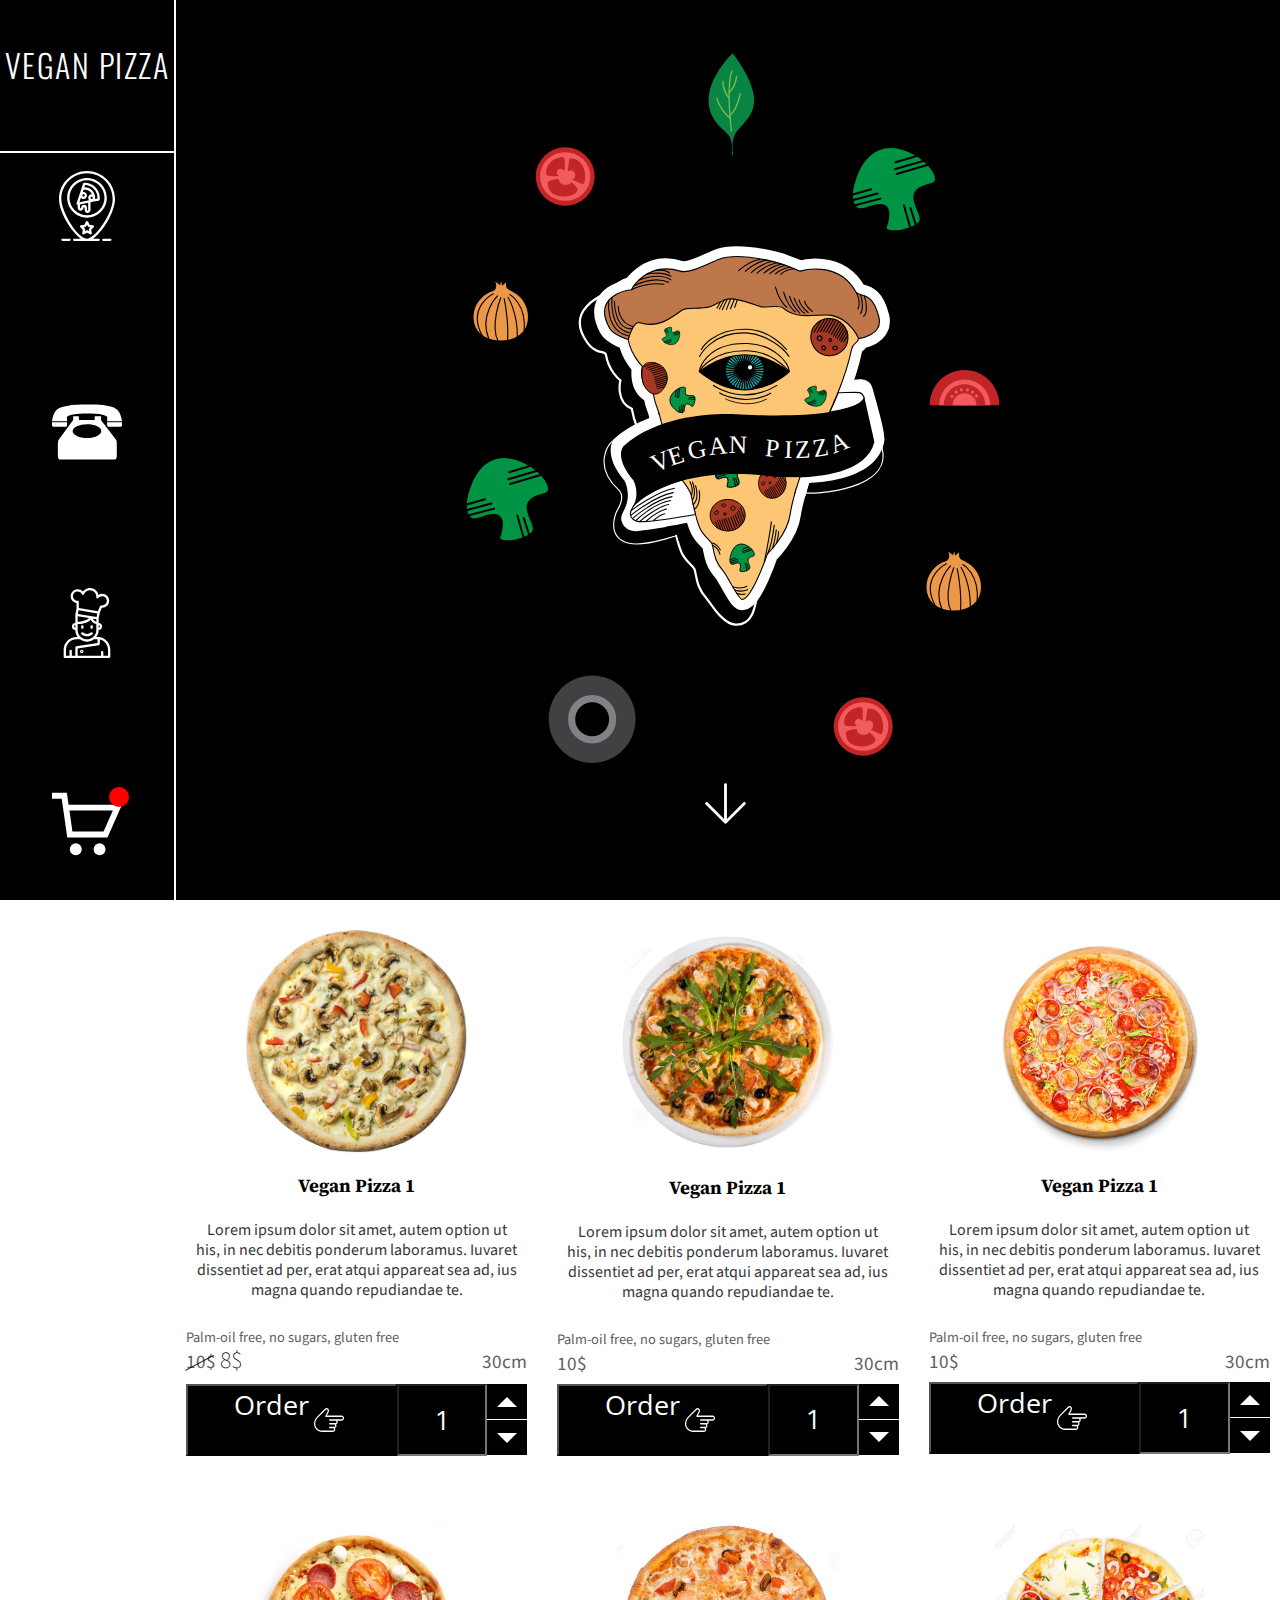
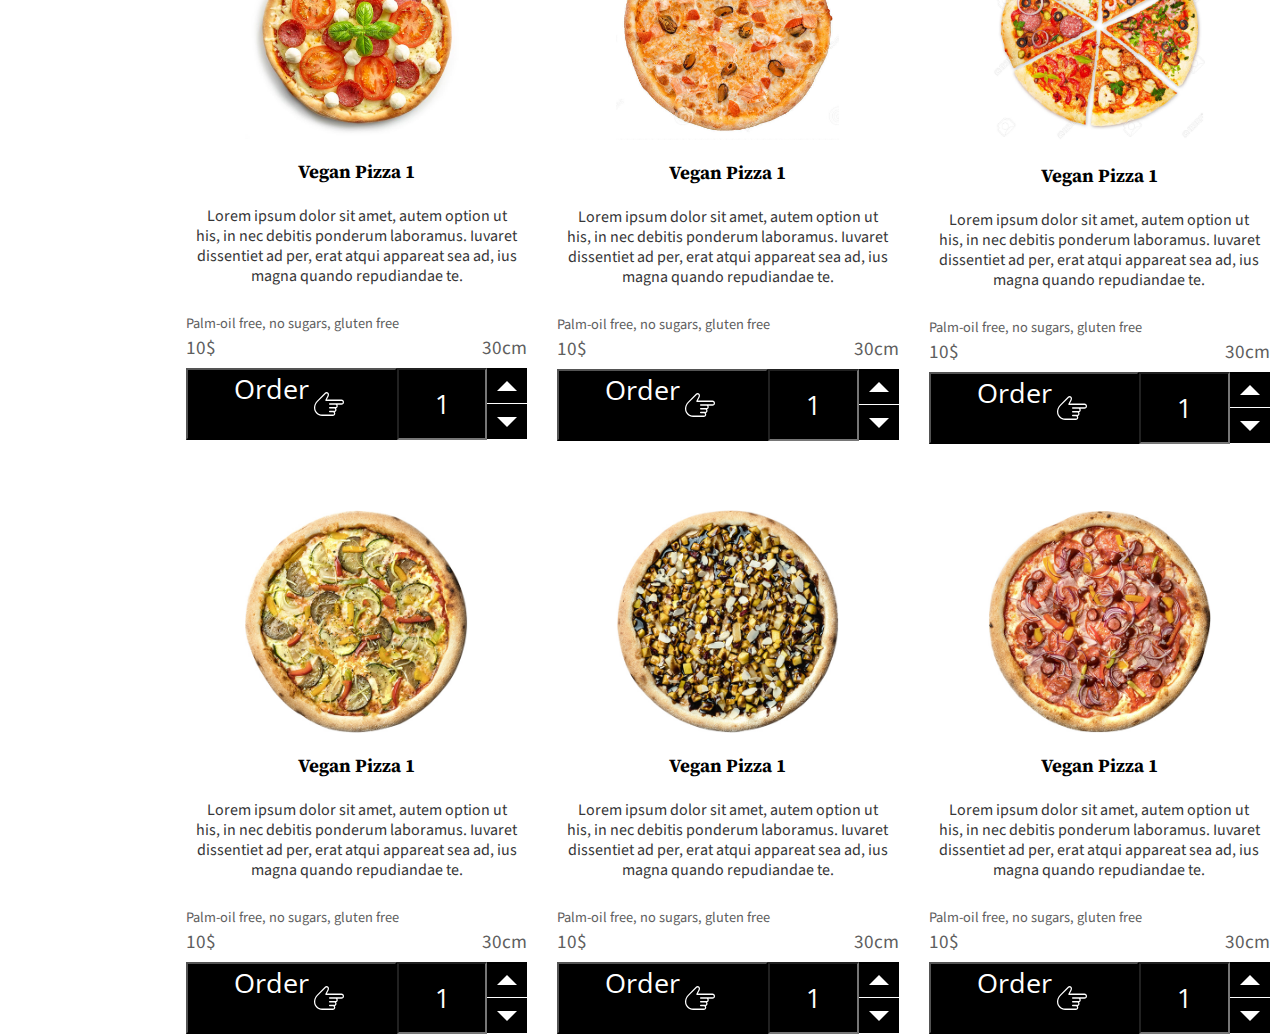
==== commit 76d5e67a: "prettier" ====
--- a/index.html
+++ b/index.html
@@ -2,349 +2,397 @@
 <html lang="en">
 
 <head>
-  <meta charset="UTF-8">
-  <meta name="viewport" content="width=device-width, initial-scale=1.0">
-  <meta http-equiv="X-UA-Compatible" content="ie=edge">
-  <link href="https://fonts.googleapis.com/css?family=Source+Serif+Pro" rel="stylesheet">
-  <link href="https://fonts.googleapis.com/css?family=Source+Sans+Pro" rel="stylesheet">
-  <link href="https://fonts.googleapis.com/css?family=Oswald" rel="stylesheet">
-  <link href="https://fonts.googleapis.com/css?family=Open+Sans+Condensed:300" rel="stylesheet">
-  <script src="jquery-3.3.1.min.js"></script>
-  <link rel="stylesheet" href="style.css">
-  <title> Vegan Italian Pizza </title>
+    <meta charset="UTF-8">
+    <meta name="viewport"
+          content="width=device-width, initial-scale=1.0">
+    <meta http-equiv="X-UA-Compatible"
+          content="ie=edge">
+    <link href="https://fonts.googleapis.com/css?family=Source+Serif+Pro"
+          rel="stylesheet">
+    <link href="https://fonts.googleapis.com/css?family=Source+Sans+Pro"
+          rel="stylesheet">
+    <link href="https://fonts.googleapis.com/css?family=Oswald"
+          rel="stylesheet">
+    <link href="https://fonts.googleapis.com/css?family=Open+Sans+Condensed:300"
+          rel="stylesheet">
+    <script src="jquery-3.3.1.min.js"></script>
+    <link rel="stylesheet"
+          href="style.css">
+    <title> Vegan Italian Pizza </title>
 </head>
 
 <body>
-  <header>
-    <div clavss="mm-wrap">
-      <nav class="mobile-menu">
-        <div class="trolley">
-          <img src="img/trolley-white.svg">
-          <div class="trolley-counter">
-            <p></p>
-          </div>
-        </div>
-        <div class="logo-mobile">
-          <p>Vegan Pizza</p>
-        </div>
-        <div class="menu-hamburger">
-          <img src="img/pizza.svg">
-        </div>
-      </nav>
-
-      <div class="menu-toggle-phone">
-        <div class="menu-list-wrapper">
-          <div class="menu-list">
-            <div class="location text-par">
-              <img src="img/pizza-location.svg" class="location-img">
-              <p class="location-address menu-text">We are located at 25 High St, Hackney E14 7S, London</p>
-            </div>
-
-            <div class="phone text-par">
-              <img src="img/telephone.svg" class="phone-img">
-              <p class="menu-text">Call us 7 500-000-000</p>
-            </div>
-
-            <div class="about text-par">
-              <img src="img/chef.svg" class="chef-animation">
-              <p class="menu-text">Coming soon!</p>
-            </div>
-          </div>
-        </div>
-      </div>
+    <header>
+        <div clavss="mm-wrap">
+            <nav class="mobile-menu">
+                <div class="trolley">
+                    <img src="img/trolley-white.svg">
+                    <div class="trolley-counter">
+                        <p></p>
+                    </div>
+                </div>
+                <div class="logo-mobile">
+                    <p>Vegan Pizza</p>
+                </div>
+                <div class="menu-hamburger">
+                    <img src="img/pizza.svg">
+                </div>
+            </nav>
+            <div class="menu-toggle-phone">
+                <div class="menu-list-wrapper">
+                    <div class="menu-list">
+                        <div class="location text-par">
+                            <img src="img/pizza-location.svg"
+                                 class="location-img">
+                            <p class="location-address menu-text">We are located at 25 High St, Hackney E14 7S, London
+                            </p>
+                        </div>
+
+                        <div class="phone text-par">
+                            <img src="img/telephone.svg"
+                                 class="phone-img">
+                            <p class="menu-text">Call us 7 500-000-000</p>
+                        </div>
+                        <div class="about text-par">
+                            <img src="img/chef.svg"
+                                 class="chef-animation">
+                            <p class="menu-text">Coming soon!</p>
+                        </div>
+                    </div>
+                </div>
+            </div>
+        </div>
+    </header>
+    <div class="menu-desktop">
+        <h1>Vegan pizza</h1>
     </div>
-
-
-
-
-
-  </header>
-  <div class="menu-desktop">
-    <h1>Vegan pizza</h1>
-  </div>
-  <div class="main">
-    <div class="pizza-logo">
-      <div class="pizza-rel">
-        <div class="pizza-eye-closed"></div>
-        <img src="img/pizza-logo.svg" class="pizza-img">
-      </div>
-      <div class="eye">
-        <img src="img/eye.svg"></div>
+    <div class="main">
+        <div class="pizza-logo">
+            <div class="pizza-rel">
+                <div class="pizza-eye-closed"></div>
+                <img src="img/pizza-logo.svg"
+                     class="pizza-img">
+            </div>
+            <div class="eye">
+                <img src="img/eye.svg"></div>
+        </div>
+        <img src="img/arrow.svg"
+             class="arrow">
+        <img class="veg veg1 gr1"
+             src="img/veg1.svg">
+        <img class="veg veg2 gr2"
+             src="img/veg2.svg">
+        <img class="veg veg3 gr3"
+             src="img/veg3.svg">
+        <img class="veg veg4 gr3"
+             src="img/veg4.svg">
+        <img class="veg veg5 gr2"
+             src="img/veg5.svg">
+        <img class="veg veg6 gr1"
+             src="img/veg6.svg">
+        <img class="veg veg7 gr1"
+             src="img/veg1.svg">
+        <img class="veg veg8 gr2"
+             src="img/veg2.svg">
+        <img class="veg veg9 gr3"
+             src="img/veg3.svg">
     </div>
-    <img src="img/arrow.svg" class="arrow">
-    <img class="veg veg1 gr1" src="img/veg1.svg">
-    <img class="veg veg2 gr2" src="img/veg2.svg">
-    <img class="veg veg3 gr3" src="img/veg3.svg">
-    <img class="veg veg4 gr3" src="img/veg4.svg">
-    <img class="veg veg5 gr2" src="img/veg5.svg">
-    <img class="veg veg6 gr1" src="img/veg6.svg">
-    <img class="veg veg7 gr1" src="img/veg1.svg">
-    <img class="veg veg8 gr2" src="img/veg2.svg">
-    <img class="veg veg9 gr3" src="img/veg3.svg">
-  </div>
-
-
-
-  <div class="wrapper-products">
-
-    <div class="item">
-      <div class="item-content">
-        <div class="item-img">
-          <img src="img/pizza10.jpeg">
-        </div>
-        <div class="item-info">
-          <h3 class="info-name">Vegan pizza 1</h3>
-          <div class="item-description">Lorem ipsum dolor sit amet, autem option ut his, in nec debitis ponderum laboramus. Iuvaret dissentiet ad per, erat atqui appareat sea ad, ius magna quando repudiandae te.</div>
-          <div class="item-extra-info">Palm-oil free, no sugars, gluten free</div>
-          <div class="size-price-bar">
-            <div class="price first-price">10$ <p>8$</p>
-            </div>
-            <div class="size">30cm</div>
-          </div>
-          <div class="order-bar">
-            <button>
-              Order
-              <img src="img/hand.svg">
-            </button>
-            <input class="counter" type="number" min="1" value="1">
-            <div class="btns-val">
-              <span class="add"></span>
-              <span class="remove"></span>
-            </div>
-          </div>
-
-        </div>
-      </div>
+    <div class="wrapper-products">
+        <div class="item">
+            <div class="item-content">
+                <div class="item-img">
+                    <img src="img/pizza10.jpeg">
+                </div>
+                <div class="item-info">
+                    <h3 class="info-name">Vegan pizza 1</h3>
+                    <div class="item-description">Lorem ipsum dolor sit amet, autem option ut his, in nec debitis
+                        ponderum laboramus. Iuvaret dissentiet ad per, erat atqui appareat sea ad, ius magna quando
+                        repudiandae te.</div>
+                    <div class="item-extra-info">Palm-oil free, no sugars, gluten free</div>
+                    <div class="size-price-bar">
+                        <div class="price first-price">10$ <p>8$</p>
+                        </div>
+                        <div class="size">30cm</div>
+                    </div>
+                    <div class="order-bar">
+                        <button>
+                            Order
+                            <img src="img/hand.svg">
+                        </button>
+                        <input class="counter"
+                               type="number"
+                               min="1"
+                               value="1">
+                        <div class="btns-val">
+                            <span class="add"></span>
+                            <span class="remove"></span>
+                        </div>
+                    </div>
+                </div>
+            </div>
+        </div>
+        <div class="item">
+            <div class="item-content">
+                <div class="item-img">
+                    <img src="img/pizza2.jpg">
+                </div>
+                <div class="item-info">
+                    <h3 class="info-name">Vegan pizza 1</h3>
+                    <div class="item-description">Lorem ipsum dolor sit amet, autem option ut his, in nec debitis
+                        ponderum laboramus. Iuvaret dissentiet ad per, erat atqui appareat sea ad, ius magna quando
+                        repudiandae te.</div>
+                    <div class="item-extra-info">Palm-oil free, no sugars, gluten free</div>
+                    <div class="size-price-bar">
+                        <div class="price">10$</div>
+                        <div class="size">30cm</div>
+                    </div>
+                    <div class="order-bar">
+                        <button>
+                            Order
+                            <img src="img/hand.svg">
+                        </button>
+                        <input class="counter"
+                               type="number"
+                               min="1"
+                               value="1">
+                        <div class="btns-val">
+                            <span class="add"></span>
+                            <span class="remove"></span>
+                        </div>
+                    </div>
+                </div>
+            </div>
+        </div>
+        <div class="item">
+            <div class="item-content">
+                <div class="item-img">
+                    <img src="img/pizza3.jpg">
+                </div>
+                <div class="item-info">
+                    <h3 class="info-name">Vegan pizza 1</h3>
+                    <div class="item-description">Lorem ipsum dolor sit amet, autem option ut his, in nec debitis
+                        ponderum laboramus. Iuvaret dissentiet ad per, erat atqui appareat sea ad, ius magna quando
+                        repudiandae te.</div>
+                    <div class="item-extra-info">Palm-oil free, no sugars, gluten free</div>
+                    <div class="size-price-bar">
+                        <div class="price">10$</div>
+                        <div class="size">30cm</div>
+                    </div>
+                    <div class="order-bar">
+                        <button>
+                            Order
+                            <img src="img/hand.svg">
+                        </button>
+                        <input class="counter"
+                               type="number"
+                               min="1"
+                               value="1">
+                        <div class="btns-val">
+                            <span class="add"></span>
+                            <span class="remove"></span>
+                        </div>
+                    </div>
+                </div>
+            </div>
+        </div>
+        <div class="item">
+            <div class="item-content">
+                <div class="item-img">
+                    <img src="img/pizza4.jpg">
+                </div>
+                <div class="item-info">
+                    <h3 class="info-name">Vegan pizza 1</h3>
+                    <div class="item-description">Lorem ipsum dolor sit amet, autem option ut his, in nec debitis
+                        ponderum laboramus. Iuvaret dissentiet ad per, erat atqui appareat sea ad, ius magna quando
+                        repudiandae te.</div>
+                    <div class="item-extra-info">Palm-oil free, no sugars, gluten free</div>
+                    <div class="size-price-bar">
+                        <div class="price">10$</div>
+                        <div class="size">30cm</div>
+                    </div>
+                    <div class="order-bar">
+                        <button>
+                            Order
+                            <img src="img/hand.svg">
+                        </button>
+                        <input class="counter"
+                               type="number"
+                               min="1"
+                               value="1">
+                        <div class="btns-val">
+                            <span class="add"></span>
+                            <span class="remove"></span>
+                        </div>
+                    </div>
+                </div>
+            </div>
+        </div>
+        <div class="item">
+            <div class="item-content">
+                <div class="item-img">
+                    <img src="img/pizza5.jpg">
+                </div>
+                <div class="item-info">
+                    <h3 class="info-name">Vegan pizza 1</h3>
+                    <div class="item-description">Lorem ipsum dolor sit amet, autem option ut his, in nec debitis
+                        ponderum laboramus. Iuvaret dissentiet ad per, erat atqui appareat sea ad, ius magna quando
+                        repudiandae te.</div>
+                    <div class="item-extra-info">Palm-oil free, no sugars, gluten free</div>
+                    <div class="size-price-bar">
+                        <div class="price">10$</div>
+                        <div class="size">30cm</div>
+                    </div>
+                    <div class="order-bar">
+                        <button>
+                            Order
+                            <img src="img/hand.svg">
+                        </button>
+                        <input class="counter"
+                               type="number"
+                               min="1"
+                               value="1">
+                        <div class="btns-val">
+                            <span class="add"></span>
+                            <span class="remove"></span>
+                        </div>
+                    </div>
+                </div>
+            </div>
+        </div>
+        <div class="item">
+            <div class="item-content">
+                <div class="item-img">
+                    <img src="img/pizza6.jpg">
+                </div>
+                <div class="item-info">
+                    <h3 class="info-name">Vegan pizza 1</h3>
+                    <div class="item-description">Lorem ipsum dolor sit amet, autem option ut his, in nec debitis
+                        ponderum laboramus. Iuvaret dissentiet ad per, erat atqui appareat sea ad, ius magna quando
+                        repudiandae te.</div>
+                    <div class="item-extra-info">Palm-oil free, no sugars, gluten free</div>
+                    <div class="size-price-bar">
+                        <div class="price">10$</div>
+                        <div class="size">30cm</div>
+                    </div>
+                    <div class="order-bar">
+                        <button>
+                            Order
+                            <img src="img/hand.svg">
+                        </button>
+                        <input class="counter"
+                               type="number"
+                               min="1"
+                               value="1">
+                        <div class="btns-val">
+                            <span class="add"></span>
+                            <span class="remove"></span>
+                        </div>
+                    </div>
+
+                </div>
+            </div>
+        </div>
+        <div class="item">
+            <div class="item-content">
+                <div class="item-img">
+                    <img src="img/pizza7.jpeg">
+                </div>
+                <div class="item-info">
+                    <h3 class="info-name">Vegan pizza 1</h3>
+                    <div class="item-description">Lorem ipsum dolor sit amet, autem option ut his, in nec debitis
+                        ponderum laboramus. Iuvaret dissentiet ad per, erat atqui appareat sea ad, ius magna quando
+                        repudiandae te.</div>
+                    <div class="item-extra-info">Palm-oil free, no sugars, gluten free</div>
+                    <div class="size-price-bar">
+                        <div class="price">10$</div>
+                        <div class="size">30cm</div>
+                    </div>
+                    <div class="order-bar">
+                        <button>
+                            Order
+                            <img src="img/hand.svg">
+                        </button>
+                        <input class="counter"
+                               type="number"
+                               min="1"
+                               value="1">
+                        <div class="btns-val">
+                            <span class="add"></span>
+                            <span class="remove"></span>
+                        </div>
+                    </div>
+
+                </div>
+            </div>
+        </div>
+        <div class="item">
+            <div class="item-content">
+                <div class="item-img">
+                    <img src="img/pizza8.jpeg">
+                </div>
+                <div class="item-info">
+                    <h3 class="info-name">Vegan pizza 1</h3>
+                    <div class="item-description">Lorem ipsum dolor sit amet, autem option ut his, in nec debitis
+                        ponderum laboramus. Iuvaret dissentiet ad per, erat atqui appareat sea ad, ius magna quando
+                        repudiandae te.</div>
+                    <div class="item-extra-info">Palm-oil free, no sugars, gluten free</div>
+                    <div class="size-price-bar">
+                        <div class="price">10$</div>
+                        <div class="size">30cm</div>
+                    </div>
+                    <div class="order-bar">
+                        <button>
+                            Order
+                            <img src="img/hand.svg">
+                        </button>
+                        <input class="counter"
+                               type="number"
+                               min="1"
+                               value="1">
+                        <div class="btns-val">
+                            <span class="add"></span>
+                            <span class="remove"></span>
+                        </div>
+                    </div>
+
+                </div>
+            </div>
+        </div>
+        <div class="item">
+            <div class="item-content">
+                <div class="item-img">
+                    <img src="img/pizza9.jpeg">
+                </div>
+                <div class="item-info">
+                    <h3 class="info-name">Vegan pizza 1</h3>
+                    <div class="item-description">Lorem ipsum dolor sit amet, autem option ut his, in nec debitis
+                        ponderum laboramus. Iuvaret dissentiet ad per, erat atqui appareat sea ad, ius magna quando
+                        repudiandae te.</div>
+                    <div class="item-extra-info">Palm-oil free, no sugars, gluten free</div>
+                    <div class="size-price-bar">
+                        <div class="price">10$</div>
+                        <div class="size">30cm</div>
+                    </div>
+                    <div class="order-bar">
+                        <button>
+                            Order
+                            <img src="img/hand.svg">
+                        </button>
+                        <input class="counter"
+                               type="number"
+                               min="1"
+                               value="1">
+                        <div class="btns-val">
+                            <span class="add"></span>
+                            <span class="remove"></span>
+                        </div>
+                    </div>
+
+                </div>
+            </div>
+        </div>
     </div>
-    <div class="item">
-      <div class="item-content">
-        <div class="item-img">
-          <img src="img/pizza2.jpg">
-        </div>
-        <div class="item-info">
-          <h3 class="info-name">Vegan pizza 1</h3>
-          <div class="item-description">Lorem ipsum dolor sit amet, autem option ut his, in nec debitis ponderum laboramus. Iuvaret dissentiet ad per, erat atqui appareat sea ad, ius magna quando repudiandae te.</div>
-          <div class="item-extra-info">Palm-oil free, no sugars, gluten free</div>
-          <div class="size-price-bar">
-            <div class="price">10$</div>
-            <div class="size">30cm</div>
-          </div>
-          <div class="order-bar">
-            <button>
-              Order
-              <img src="img/hand.svg">
-            </button>
-            <input class="counter" type="number" min="1" value="1">
-            <div class="btns-val">
-              <span class="add"></span>
-              <span class="remove"></span>
-            </div>
-          </div>
-
-        </div>
-      </div>
-    </div>
-    <div class="item">
-      <div class="item-content">
-        <div class="item-img">
-          <img src="img/pizza3.jpg">
-        </div>
-        <div class="item-info">
-          <h3 class="info-name">Vegan pizza 1</h3>
-          <div class="item-description">Lorem ipsum dolor sit amet, autem option ut his, in nec debitis ponderum laboramus. Iuvaret dissentiet ad per, erat atqui appareat sea ad, ius magna quando repudiandae te.</div>
-          <div class="item-extra-info">Palm-oil free, no sugars, gluten free</div>
-          <div class="size-price-bar">
-            <div class="price">10$</div>
-            <div class="size">30cm</div>
-          </div>
-          <div class="order-bar">
-            <button>
-              Order
-              <img src="img/hand.svg">
-            </button>
-            <input class="counter" type="number" min="1" value="1">
-            <div class="btns-val">
-              <span class="add"></span>
-              <span class="remove"></span>
-            </div>
-          </div>
-
-        </div>
-      </div>
-    </div>
-    <div class="item">
-      <div class="item-content">
-        <div class="item-img">
-          <img src="img/pizza4.jpg">
-        </div>
-        <div class="item-info">
-          <h3 class="info-name">Vegan pizza 1</h3>
-          <div class="item-description">Lorem ipsum dolor sit amet, autem option ut his, in nec debitis ponderum laboramus. Iuvaret dissentiet ad per, erat atqui appareat sea ad, ius magna quando repudiandae te.</div>
-          <div class="item-extra-info">Palm-oil free, no sugars, gluten free</div>
-          <div class="size-price-bar">
-            <div class="price">10$</div>
-            <div class="size">30cm</div>
-          </div>
-          <div class="order-bar">
-            <button>
-              Order
-              <img src="img/hand.svg">
-            </button>
-            <input class="counter" type="number" min="1" value="1">
-            <div class="btns-val">
-              <span class="add"></span>
-              <span class="remove"></span>
-            </div>
-          </div>
-
-        </div>
-      </div>
-    </div>
-    <div class="item">
-      <div class="item-content">
-        <div class="item-img">
-          <img src="img/pizza5.jpg">
-        </div>
-        <div class="item-info">
-          <h3 class="info-name">Vegan pizza 1</h3>
-          <div class="item-description">Lorem ipsum dolor sit amet, autem option ut his, in nec debitis ponderum laboramus. Iuvaret dissentiet ad per, erat atqui appareat sea ad, ius magna quando repudiandae te.</div>
-          <div class="item-extra-info">Palm-oil free, no sugars, gluten free</div>
-          <div class="size-price-bar">
-            <div class="price">10$</div>
-            <div class="size">30cm</div>
-          </div>
-          <div class="order-bar">
-            <button>
-              Order
-              <img src="img/hand.svg">
-            </button>
-            <input class="counter" type="number" min="1" value="1">
-            <div class="btns-val">
-              <span class="add"></span>
-              <span class="remove"></span>
-            </div>
-          </div>
-
-        </div>
-      </div>
-    </div>
-    <div class="item">
-      <div class="item-content">
-        <div class="item-img">
-          <img src="img/pizza6.jpg">
-        </div>
-        <div class="item-info">
-          <h3 class="info-name">Vegan pizza 1</h3>
-          <div class="item-description">Lorem ipsum dolor sit amet, autem option ut his, in nec debitis ponderum laboramus. Iuvaret dissentiet ad per, erat atqui appareat sea ad, ius magna quando repudiandae te.</div>
-          <div class="item-extra-info">Palm-oil free, no sugars, gluten free</div>
-          <div class="size-price-bar">
-            <div class="price">10$</div>
-            <div class="size">30cm</div>
-          </div>
-          <div class="order-bar">
-            <button>
-              Order
-              <img src="img/hand.svg">
-            </button>
-            <input class="counter" type="number" min="1" value="1">
-            <div class="btns-val">
-              <span class="add"></span>
-              <span class="remove"></span>
-            </div>
-          </div>
-
-        </div>
-      </div>
-    </div>
-    <div class="item">
-      <div class="item-content">
-        <div class="item-img">
-          <img src="img/pizza7.jpeg">
-        </div>
-        <div class="item-info">
-          <h3 class="info-name">Vegan pizza 1</h3>
-          <div class="item-description">Lorem ipsum dolor sit amet, autem option ut his, in nec debitis ponderum laboramus. Iuvaret dissentiet ad per, erat atqui appareat sea ad, ius magna quando repudiandae te.</div>
-          <div class="item-extra-info">Palm-oil free, no sugars, gluten free</div>
-          <div class="size-price-bar">
-            <div class="price">10$</div>
-            <div class="size">30cm</div>
-          </div>
-          <div class="order-bar">
-            <button>
-              Order
-              <img src="img/hand.svg">
-            </button>
-            <input class="counter" type="number" min="1" value="1">
-            <div class="btns-val">
-              <span class="add"></span>
-              <span class="remove"></span>
-            </div>
-          </div>
-
-        </div>
-      </div>
-    </div>
-    <div class="item">
-      <div class="item-content">
-        <div class="item-img">
-          <img src="img/pizza8.jpeg">
-        </div>
-        <div class="item-info">
-          <h3 class="info-name">Vegan pizza 1</h3>
-          <div class="item-description">Lorem ipsum dolor sit amet, autem option ut his, in nec debitis ponderum laboramus. Iuvaret dissentiet ad per, erat atqui appareat sea ad, ius magna quando repudiandae te.</div>
-          <div class="item-extra-info">Palm-oil free, no sugars, gluten free</div>
-          <div class="size-price-bar">
-            <div class="price">10$</div>
-            <div class="size">30cm</div>
-          </div>
-          <div class="order-bar">
-            <button>
-              Order
-              <img src="img/hand.svg">
-            </button>
-            <input class="counter" type="number" min="1" value="1">
-            <div class="btns-val">
-              <span class="add"></span>
-              <span class="remove"></span>
-            </div>
-          </div>
-
-        </div>
-      </div>
-    </div>
-    <div class="item">
-      <div class="item-content">
-        <div class="item-img">
-          <img src="img/pizza9.jpeg">
-        </div>
-        <div class="item-info">
-          <h3 class="info-name">Vegan pizza 1</h3>
-          <div class="item-description">Lorem ipsum dolor sit amet, autem option ut his, in nec debitis ponderum laboramus. Iuvaret dissentiet ad per, erat atqui appareat sea ad, ius magna quando repudiandae te.</div>
-          <div class="item-extra-info">Palm-oil free, no sugars, gluten free</div>
-          <div class="size-price-bar">
-            <div class="price">10$</div>
-            <div class="size">30cm</div>
-          </div>
-          <div class="order-bar">
-            <button>
-              Order
-              <img src="img/hand.svg">
-            </button>
-            <input class="counter" type="number" min="1" value="1">
-            <div class="btns-val">
-              <span class="add"></span>
-              <span class="remove"></span>
-            </div>
-          </div>
-
-        </div>
-      </div>
-    </div>
-  </div>
-
-
-
-  <script src="script.js"></script>
+    <script src="script.js"></script>
 </body>
 
 </html>
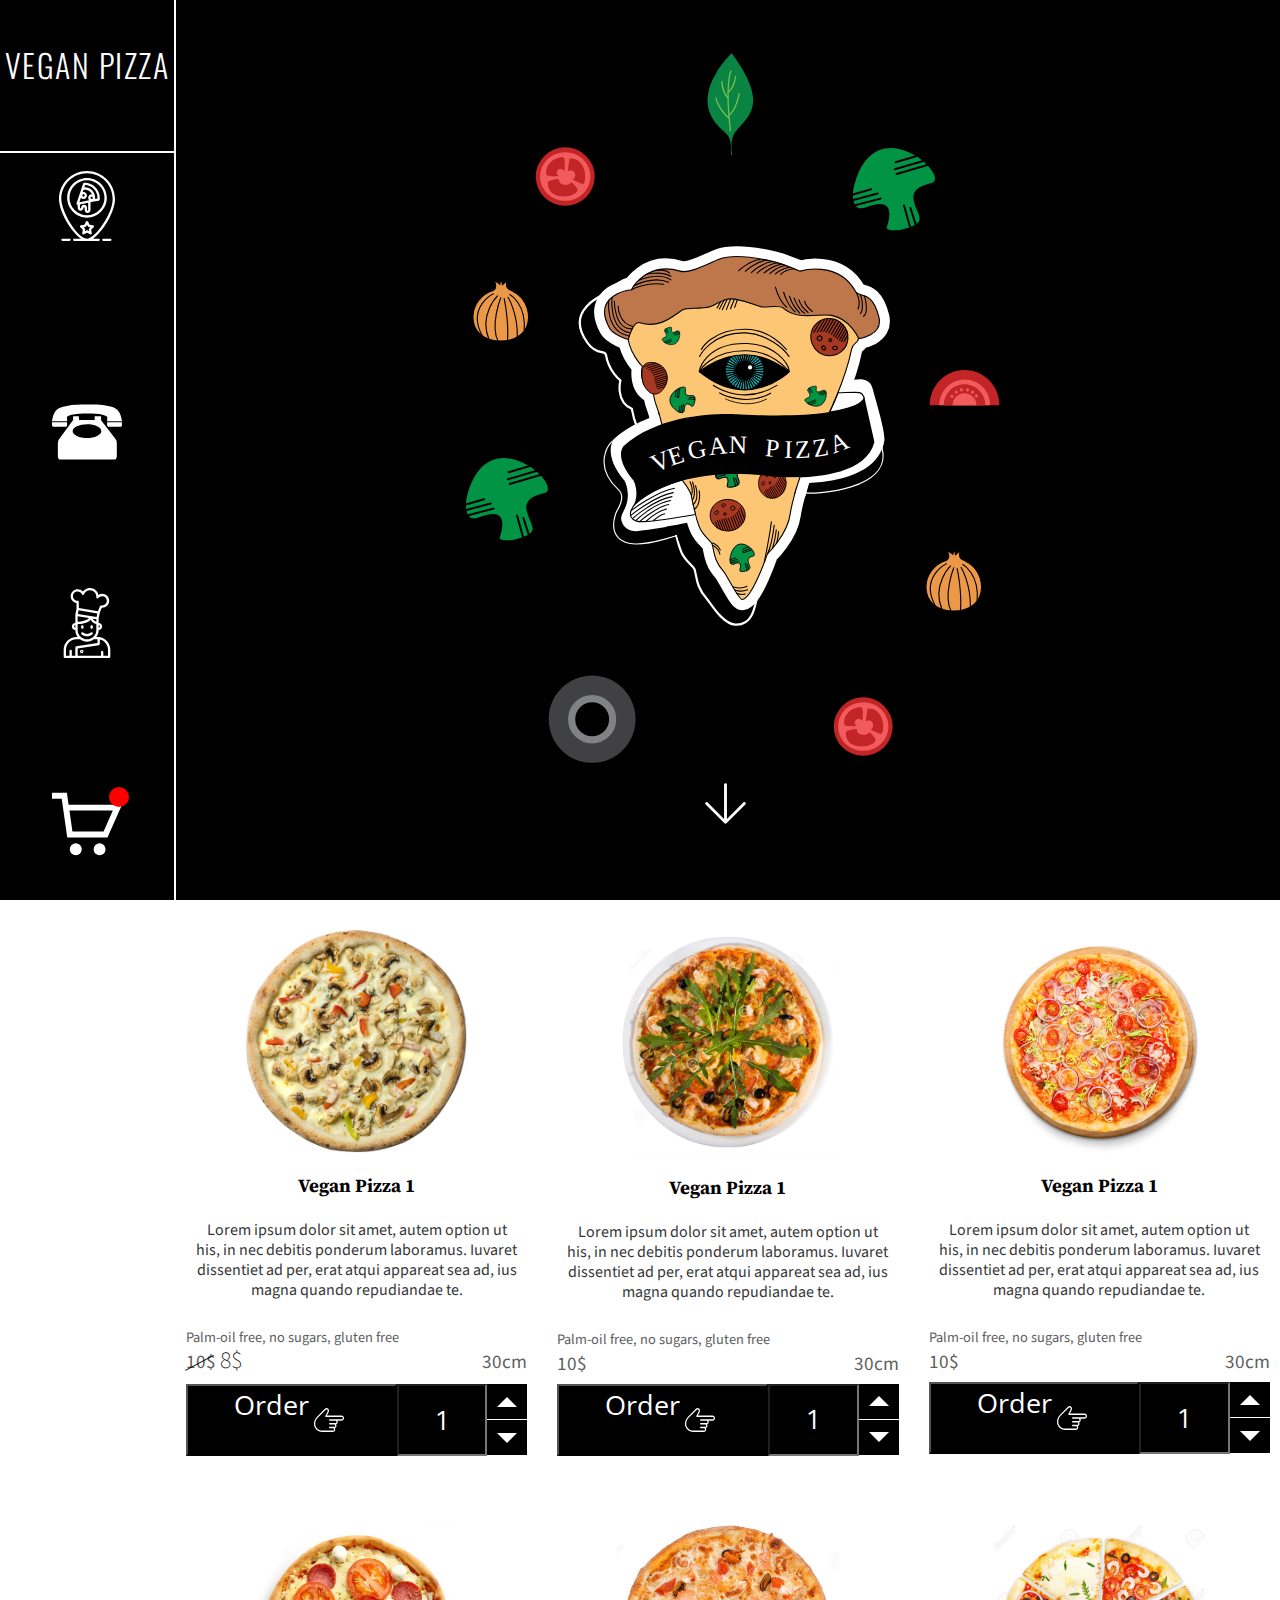
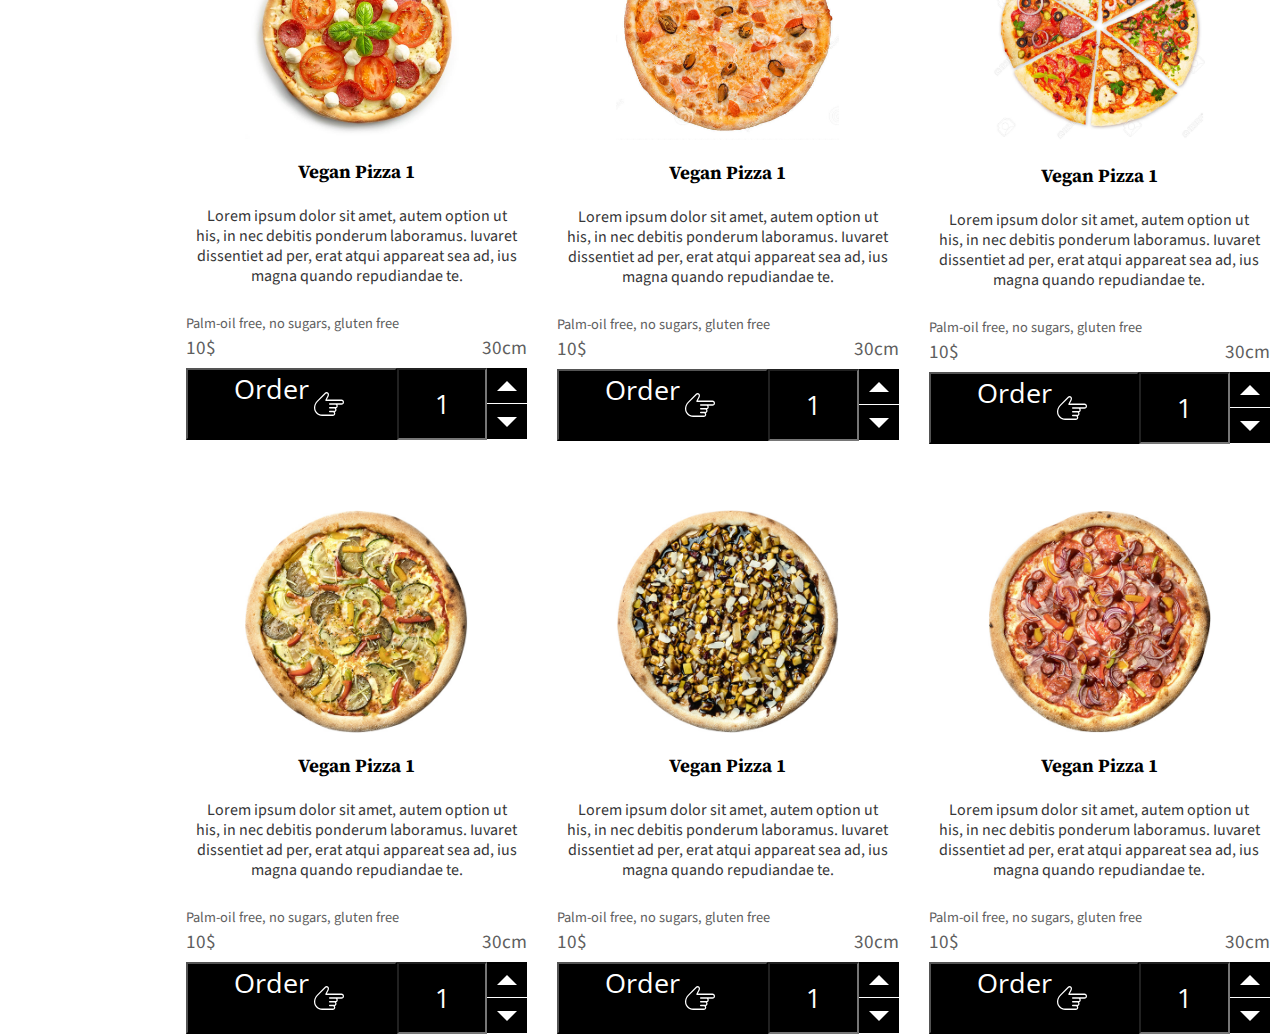
==== commit 42726f7e: "jquery script tag" ====
--- a/index.html
+++ b/index.html
@@ -15,7 +15,6 @@
           rel="stylesheet">
     <link href="https://fonts.googleapis.com/css?family=Open+Sans+Condensed:300"
           rel="stylesheet">
-    <script src="jquery-3.3.1.min.js"></script>
     <link rel="stylesheet"
           href="style.css">
     <title> Vegan Italian Pizza </title>
@@ -392,6 +391,7 @@
             </div>
         </div>
     </div>
+    <script src="jquery-3.3.1.min.js"></script>
     <script src="script.js"></script>
 </body>
 
